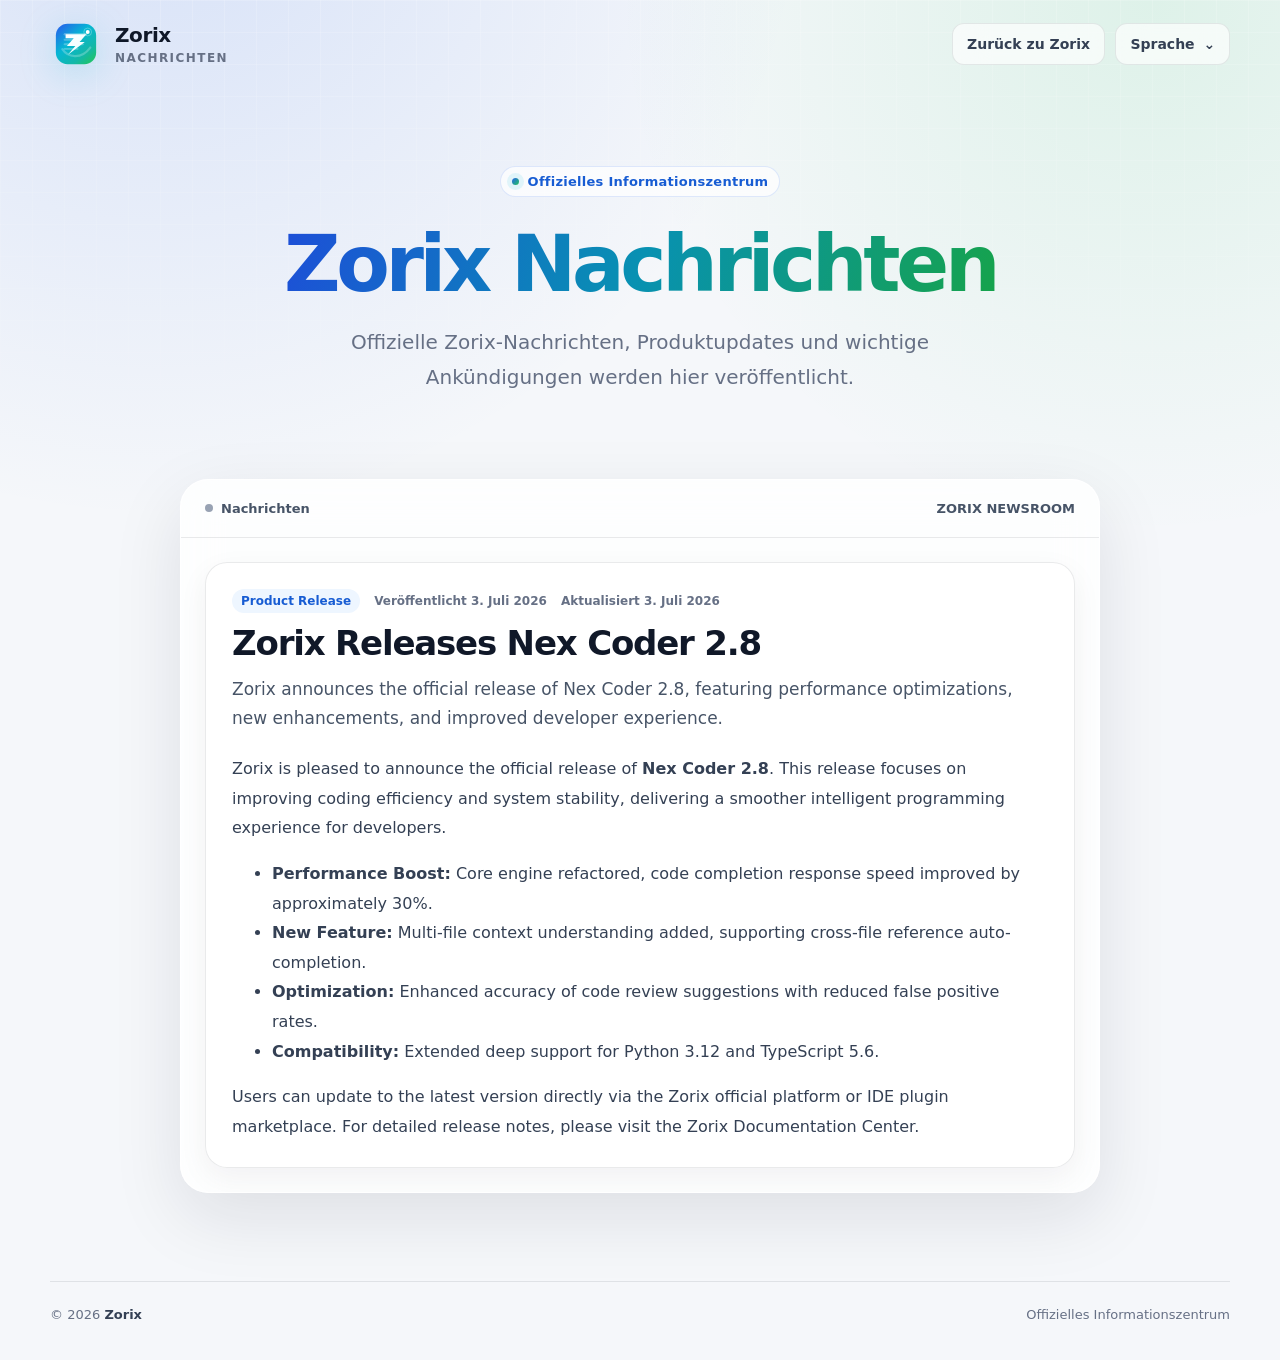
==== de/news/index.html @ 659a9610 "Update news site with data and functions" ====
<!doctype html>
<html lang="de"><head><meta charset="utf-8"><meta name="viewport" content="width=device-width,initial-scale=1"><meta name="color-scheme" content="light"><meta name="theme-color" content="#f5f7fa"><title>Zorix Nachrichten</title><meta name="description" content="Offizielle Zorix-Nachrichten, Produktupdates und wichtige Ankündigungen werden hier veröffentlicht."><link rel="stylesheet" href="../../assets/style.css"><link rel="canonical" href="https://zorix.it/de/news/"></head>
<body><div class="shell"><header class="header"><a class="brand" href="https://zorix.it/"><svg class="brand-logo" width="52" height="52" viewBox="0 0 160 160" xmlns="http://www.w3.org/2000/svg" aria-hidden="true">
  <defs>
    <linearGradient id="newsCore" x1="28" y1="20" x2="134" y2="140" gradientUnits="userSpaceOnUse"><stop offset="0%" stop-color="#2563EB"/><stop offset="40%" stop-color="#06B6D4"/><stop offset="75%" stop-color="#14B8A6"/><stop offset="100%" stop-color="#22C55E"/></linearGradient>
    <linearGradient id="newsZ" x1="48" y1="46" x2="112" y2="114" gradientUnits="userSpaceOnUse"><stop offset="0%" stop-color="#FFFFFF"/><stop offset="100%" stop-color="#ECFEFF"/></linearGradient>
  </defs>
  <rect x="18" y="18" width="124" height="124" rx="36" fill="url(#newsCore)"/>
  <g opacity="0.26"><rect x="42" y="46" width="72" height="8" rx="4" fill="#FFFFFF"/><rect x="42" y="64" width="56" height="6" rx="3" fill="#FFFFFF"/><rect x="42" y="78" width="62" height="6" rx="3" fill="#FFFFFF"/><rect x="42" y="92" width="46" height="6" rx="3" fill="#FFFFFF"/></g>
  <path d="M38 96C54 121 96 129 124 91" fill="none" stroke="#FFFFFF" stroke-width="7" stroke-linecap="round" opacity="0.24"/>
  <circle cx="116" cy="43" r="6" fill="#FFFFFF"/><circle cx="116" cy="43" r="12" fill="none" stroke="#FFFFFF" stroke-width="3" opacity="0.28"/>
  <path d="M48 50H112L91 74H107L55 113L78 86H52L73 62H48Z" fill="url(#newsZ)"/>
</svg><span class="brand-copy"><span class="brand-name">Zorix</span><span class="brand-section">Nachrichten</span></span></a><nav class="nav-actions"><a class="back-link" href="https://zorix.it/">Zurück zu Zorix</a><div class="language"><button class="lang-button" type="button" aria-haspopup="true" aria-expanded="false">Sprache <span aria-hidden="true">⌄</span></button><div class="lang-menu"><a href="../../zh-CN/news/" class="">简体中文<span></span></a><a href="../../en/news/" class="">English<span></span></a><a href="../../it/news/" class="">Italiano<span></span></a><a href="../../es/news/" class="">Español<span></span></a><a href="../../fr/news/" class="">Français<span></span></a><a href="../../de/news/" class="active">Deutsch<span>✓</span></a><a href="../../ja/news/" class="">日本語<span></span></a><a href="../../ko/news/" class="">한국어<span></span></a></div></div></nav></header>
<main><section class="hero"><span class="eyebrow">Offizielles Informationszentrum</span><h1><span class="gradient-text">Zorix Nachrichten</span></h1><p class="intro">Offizielle Zorix-Nachrichten, Produktupdates und wichtige Ankündigungen werden hier veröffentlicht.</p></section><section class="news-panel" aria-labelledby="empty-title"><div class="panel-head"><span>Nachrichten</span><span>ZORIX NEWSROOM</span></div><div data-news-root aria-live="polite"></div></section></main><footer class="footer"><span>© <span data-year></span> <strong>Zorix</strong></span><span>Offizielles Informationszentrum</span></footer></div><script src="../../assets/app.js"></script></body></html>
---- assets/style.css ----
:root{--bg:#f5f7fa;--surface:rgba(255,255,255,.82);--surface-solid:#fff;--text:#101828;--muted:#667085;--line:rgba(16,24,40,.09);--blue:#2563eb;--cyan:#06b6d4;--green:#22c55e;--shadow:0 24px 70px rgba(15,23,42,.10)}
*{box-sizing:border-box}html{scroll-behavior:smooth}body{margin:0;min-height:100vh;color:var(--text);background:radial-gradient(circle at 12% -10%,rgba(37,99,235,.15),transparent 35%),radial-gradient(circle at 90% 0%,rgba(34,197,94,.11),transparent 30%),var(--bg);font-family:Inter,"Noto Sans SC","Noto Sans",ui-sans-serif,system-ui,-apple-system,BlinkMacSystemFont,"Segoe UI",sans-serif;-webkit-font-smoothing:antialiased}
body:before{content:"";position:fixed;inset:0;pointer-events:none;background-image:linear-gradient(rgba(255,255,255,.32) 1px,transparent 1px),linear-gradient(90deg,rgba(255,255,255,.32) 1px,transparent 1px);background-size:32px 32px;mask-image:linear-gradient(to bottom,black,transparent 65%);opacity:.55}
a{color:inherit}.shell{width:min(1180px,calc(100% - 32px));margin:auto;position:relative;z-index:1}.header{height:88px;display:flex;align-items:center;justify-content:space-between}.brand{display:flex;align-items:center;gap:13px;text-decoration:none}.brand-logo{display:block;filter:drop-shadow(0 8px 18px rgba(6,182,212,.2))}.brand-copy{display:flex;flex-direction:column;line-height:1}.brand-name{font-weight:760;font-size:20px;letter-spacing:-.02em}.brand-section{margin-top:7px;color:var(--muted);font-size:12px;font-weight:650;letter-spacing:.12em;text-transform:uppercase}.nav-actions{display:flex;align-items:center;gap:10px}.language{position:relative}.lang-button,.back-link{height:42px;border:1px solid var(--line);background:rgba(255,255,255,.66);backdrop-filter:blur(16px);border-radius:12px;padding:0 14px;display:inline-flex;align-items:center;gap:9px;font:inherit;font-size:14px;font-weight:620;text-decoration:none;color:#344054;cursor:pointer;transition:.2s}.lang-button:hover,.back-link:hover{background:#fff;border-color:rgba(37,99,235,.23);transform:translateY(-1px)}.lang-menu{position:absolute;right:0;top:50px;width:190px;background:rgba(255,255,255,.96);backdrop-filter:blur(20px);border:1px solid var(--line);border-radius:16px;padding:7px;box-shadow:0 18px 50px rgba(15,23,42,.14);opacity:0;transform:translateY(-6px) scale(.98);pointer-events:none;transition:.18s;z-index:20}.language.open .lang-menu{opacity:1;transform:none;pointer-events:auto}.lang-menu a{display:flex;align-items:center;justify-content:space-between;text-decoration:none;padding:10px 11px;border-radius:10px;color:#344054;font-size:14px}.lang-menu a:hover,.lang-menu a.active{background:#f0f7ff;color:#175cd3}.hero{padding:78px 0 42px;text-align:center}.eyebrow{display:inline-flex;align-items:center;gap:9px;padding:7px 11px;border:1px solid rgba(37,99,235,.14);border-radius:999px;background:rgba(255,255,255,.7);color:#175cd3;font-size:13px;font-weight:700;letter-spacing:.02em}.eyebrow:before{content:"";width:7px;height:7px;border-radius:50%;background:linear-gradient(135deg,var(--blue),var(--green));box-shadow:0 0 0 5px rgba(6,182,212,.1)}h1{font-size:clamp(44px,7vw,78px);line-height:1.02;letter-spacing:-.055em;margin:28px auto 20px;max-width:900px;font-weight:780}.gradient-text{background:linear-gradient(110deg,#1d4ed8 0%,#0891b2 50%,#16a34a 100%);-webkit-background-clip:text;background-clip:text;color:transparent}.intro{max-width:680px;margin:0 auto;color:var(--muted);font-size:clamp(17px,2vw,20px);line-height:1.75}.news-panel{margin:42px auto 88px;max-width:920px;background:var(--surface);backdrop-filter:blur(22px);border:1px solid rgba(255,255,255,.8);border-radius:28px;box-shadow:var(--shadow);overflow:hidden}.panel-head{padding:21px 24px;border-bottom:1px solid var(--line);display:flex;align-items:center;justify-content:space-between;color:#475467;font-size:13px;font-weight:650}.panel-head span:first-child{display:flex;align-items:center;gap:8px}.panel-head span:first-child:before{content:"";width:8px;height:8px;border-radius:50%;background:#98a2b3}.empty{min-height:350px;padding:58px 24px;display:flex;flex-direction:column;align-items:center;justify-content:center;text-align:center}.empty-mark{width:92px;height:92px;border-radius:26px;display:grid;place-items:center;background:linear-gradient(145deg,#eff6ff,#ecfdf5);border:1px solid rgba(37,99,235,.08);box-shadow:inset 0 1px 0 #fff}.empty-mark svg{width:46px;height:46px}.empty h2{margin:28px 0 10px;font-size:25px;letter-spacing:-.025em}.empty p{margin:0;max-width:460px;color:var(--muted);line-height:1.7}.footer{border-top:1px solid var(--line);padding:25px 0 38px;display:flex;align-items:center;justify-content:space-between;color:#667085;font-size:13px}.footer strong{color:#344054}.sr-only{position:absolute;width:1px;height:1px;padding:0;margin:-1px;overflow:hidden;clip:rect(0,0,0,0);white-space:nowrap;border:0}@media(max-width:680px){.shell{width:min(100% - 22px,1180px)}.header{height:76px}.brand-section{display:none}.back-link{display:none}.hero{padding:58px 0 26px}h1{font-size:46px}.intro{font-size:16px}.news-panel{margin-top:32px;border-radius:22px}.panel-head{padding:18px}.empty{min-height:320px;padding:44px 20px}.footer{flex-direction:column;align-items:flex-start;gap:8px}}
@media(prefers-reduced-motion:reduce){*{scroll-behavior:auto!important;transition:none!important}}

.news-list{display:grid;gap:22px;padding:24px}.news-card{overflow:hidden;background:rgba(255,255,255,.86);border:1px solid var(--line);border-radius:22px;box-shadow:0 10px 30px rgba(15,23,42,.055)}.news-card-body{padding:26px}.news-card h2{margin:10px 0 12px;font-size:clamp(24px,3vw,34px);line-height:1.18;letter-spacing:-.035em}.news-meta{display:flex;align-items:center;flex-wrap:wrap;gap:8px 14px;color:var(--muted);font-size:12px;font-weight:650}.news-category{padding:5px 9px;border-radius:999px;background:#eef6ff;color:#175cd3}.news-summary{margin:0 0 20px;color:#475467;font-size:17px;line-height:1.75}.news-content{color:#344054;font-size:16px;line-height:1.85;overflow-wrap:anywhere}.news-content>*:first-child{margin-top:0}.news-content>*:last-child{margin-bottom:0}.rich-content h1,.rich-content h2,.rich-content h3{letter-spacing:-.025em;line-height:1.3}.rich-content a{color:#175cd3;text-underline-offset:3px}.rich-content blockquote{margin:20px 0;padding:4px 0 4px 18px;border-left:3px solid #06b6d4;color:#475467}.rich-content pre{overflow:auto;padding:16px;border-radius:14px;background:#101828;color:#f8fafc}.rich-content code{font-family:ui-monospace,SFMono-Regular,Menlo,monospace}.news-media{margin:0}.news-card>.news-media img{width:100%;max-height:520px;object-fit:cover;display:block;background:#eef2f6}.news-card-body>.news-media{margin-top:22px}.news-card-body>.news-media img{width:100%;height:auto;display:block;border-radius:16px;border:1px solid var(--line)}.news-media figcaption{padding:9px 2px 0;color:var(--muted);font-size:12px;line-height:1.5}.is-loading .empty-mark{animation:newsPulse 1.4s ease-in-out infinite}@keyframes newsPulse{50%{transform:scale(.95);opacity:.68}}@media(max-width:680px){.news-list{padding:12px;gap:14px}.news-card{border-radius:18px}.news-card-body{padding:20px}.news-card h2{font-size:25px}.news-summary,.news-content{font-size:15px}}
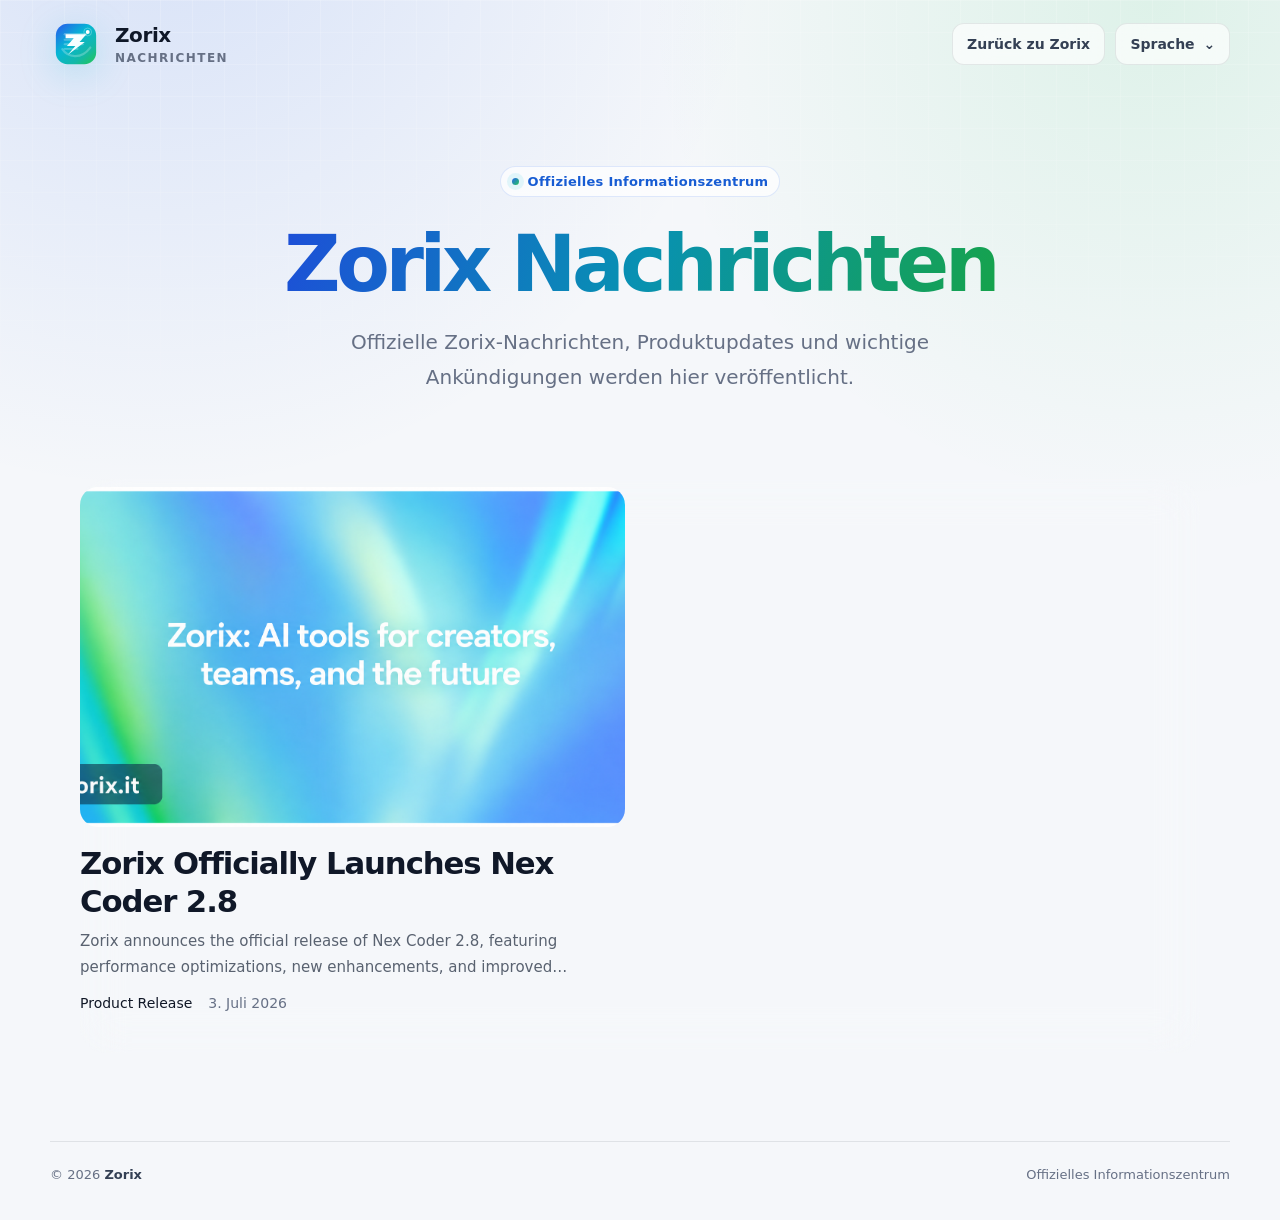
==== commit 89873946: "Force refresh news application" ====
--- a/de/news/index.html
+++ b/de/news/index.html
@@ -11,4 +11,4 @@
   <circle cx="116" cy="43" r="6" fill="#FFFFFF"/><circle cx="116" cy="43" r="12" fill="none" stroke="#FFFFFF" stroke-width="3" opacity="0.28"/>
   <path d="M48 50H112L91 74H107L55 113L78 86H52L73 62H48Z" fill="url(#newsZ)"/>
 </svg><span class="brand-copy"><span class="brand-name">Zorix</span><span class="brand-section">Nachrichten</span></span></a><nav class="nav-actions"><a class="back-link" href="https://zorix.it/">Zurück zu Zorix</a><div class="language"><button class="lang-button" type="button" aria-haspopup="true" aria-expanded="false">Sprache <span aria-hidden="true">⌄</span></button><div class="lang-menu"><a href="../../zh-CN/news/" class="">简体中文<span></span></a><a href="../../en/news/" class="">English<span></span></a><a href="../../it/news/" class="">Italiano<span></span></a><a href="../../es/news/" class="">Español<span></span></a><a href="../../fr/news/" class="">Français<span></span></a><a href="../../de/news/" class="active">Deutsch<span>✓</span></a><a href="../../ja/news/" class="">日本語<span></span></a><a href="../../ko/news/" class="">한국어<span></span></a></div></div></nav></header>
-<main><section class="hero"><span class="eyebrow">Offizielles Informationszentrum</span><h1><span class="gradient-text">Zorix Nachrichten</span></h1><p class="intro">Offizielle Zorix-Nachrichten, Produktupdates und wichtige Ankündigungen werden hier veröffentlicht.</p></section><section class="news-panel" aria-labelledby="empty-title"><div class="panel-head"><span>Nachrichten</span><span>ZORIX NEWSROOM</span></div><div data-news-root aria-live="polite"></div></section></main><footer class="footer"><span>© <span data-year></span> <strong>Zorix</strong></span><span>Offizielles Informationszentrum</span></footer></div><script src="../../assets/app.js"></script></body></html>+<main><section class="hero"><span class="eyebrow">Offizielles Informationszentrum</span><h1><span class="gradient-text">Zorix Nachrichten</span></h1><p class="intro">Offizielle Zorix-Nachrichten, Produktupdates und wichtige Ankündigungen werden hier veröffentlicht.</p></section><section class="news-panel" aria-labelledby="empty-title"><div class="panel-head"><span>Nachrichten</span><span>ZORIX NEWSROOM</span></div><div data-news-root aria-live="polite"><div class="empty"><div class="empty-mark" aria-hidden="true"><svg viewBox="0 0 48 48" fill="none"><rect x="8" y="9" width="32" height="30" rx="8" stroke="#2563EB" stroke-width="2.4"/><path d="M15 18h18M15 24h13M15 30h9" stroke="#06B6D4" stroke-width="2.4" stroke-linecap="round"/><circle cx="34" cy="31" r="3" fill="#22C55E"/></svg></div><h2>暂无新闻</h2><p>最新动态即将发布</p></div></div></section></main><footer class="footer"><span>© <span data-year></span> <strong>Zorix</strong></span><span>Offizielles Informationszentrum</span></footer></div><script src="../../assets/app.js?v=20260703-5"></script></body></html>
--- a/assets/style.css
+++ b/assets/style.css
@@ -6,3 +6,8 @@
 @media(prefers-reduced-motion:reduce){*{scroll-behavior:auto!important;transition:none!important}}
 
 .news-list{display:grid;gap:22px;padding:24px}.news-card{overflow:hidden;background:rgba(255,255,255,.86);border:1px solid var(--line);border-radius:22px;box-shadow:0 10px 30px rgba(15,23,42,.055)}.news-card-body{padding:26px}.news-card h2{margin:10px 0 12px;font-size:clamp(24px,3vw,34px);line-height:1.18;letter-spacing:-.035em}.news-meta{display:flex;align-items:center;flex-wrap:wrap;gap:8px 14px;color:var(--muted);font-size:12px;font-weight:650}.news-category{padding:5px 9px;border-radius:999px;background:#eef6ff;color:#175cd3}.news-summary{margin:0 0 20px;color:#475467;font-size:17px;line-height:1.75}.news-content{color:#344054;font-size:16px;line-height:1.85;overflow-wrap:anywhere}.news-content>*:first-child{margin-top:0}.news-content>*:last-child{margin-bottom:0}.rich-content h1,.rich-content h2,.rich-content h3{letter-spacing:-.025em;line-height:1.3}.rich-content a{color:#175cd3;text-underline-offset:3px}.rich-content blockquote{margin:20px 0;padding:4px 0 4px 18px;border-left:3px solid #06b6d4;color:#475467}.rich-content pre{overflow:auto;padding:16px;border-radius:14px;background:#101828;color:#f8fafc}.rich-content code{font-family:ui-monospace,SFMono-Regular,Menlo,monospace}.news-media{margin:0}.news-card>.news-media img{width:100%;max-height:520px;object-fit:cover;display:block;background:#eef2f6}.news-card-body>.news-media{margin-top:22px}.news-card-body>.news-media img{width:100%;height:auto;display:block;border-radius:16px;border:1px solid var(--line)}.news-media figcaption{padding:9px 2px 0;color:var(--muted);font-size:12px;line-height:1.5}.is-loading .empty-mark{animation:newsPulse 1.4s ease-in-out infinite}@keyframes newsPulse{50%{transform:scale(.95);opacity:.68}}@media(max-width:680px){.news-list{padding:12px;gap:14px}.news-card{border-radius:18px}.news-card-body{padding:20px}.news-card h2{font-size:25px}.news-summary,.news-content{font-size:15px}}
+
+/* Editorial list and article view */
+.news-panel{max-width:1120px;background:transparent;border:0;box-shadow:none;overflow:visible}.panel-head{display:none}.news-grid{display:grid;grid-template-columns:repeat(2,minmax(0,1fr));gap:58px 30px;padding:8px 0 42px}.news-tile{min-width:0}.news-tile-cover{display:block;text-decoration:none;border-radius:18px;overflow:hidden;background:#e9eef3;aspect-ratio:16/10}.news-tile-cover .news-media,.news-tile-cover .news-media img{width:100%;height:100%;margin:0}.news-tile-cover img{object-fit:cover;display:block;transition:transform .45s ease}.news-tile:hover .news-tile-cover img{transform:scale(1.018)}.news-cover-placeholder{height:100%;display:grid;place-items:center;background:linear-gradient(135deg,#2563eb,#06b6d4 56%,#22c55e);color:white;font-weight:800;letter-spacing:.22em}.news-title-link{text-decoration:none}.news-tile h2{margin:18px 0 9px;font-size:clamp(23px,2.4vw,31px);line-height:1.22;letter-spacing:-.035em;font-weight:680}.news-tile-summary{margin:0 0 15px;color:#596270;font-size:15px;line-height:1.7;display:-webkit-box;-webkit-line-clamp:2;-webkit-box-orient:vertical;overflow:hidden}.news-tile-meta{display:flex;gap:16px;color:#667085;font-size:14px}.news-tile-meta span{color:#111827}.news-media figcaption{display:none}
+.article-page{max-width:900px;margin:0 auto;padding:8px 0 76px}.article-back{display:inline-flex;align-items:center;gap:8px;text-decoration:none;color:#475467;font-weight:620;margin-bottom:42px}.article-header{max-width:820px}.article-meta{display:flex;gap:15px;align-items:center;color:#667085;font-size:15px;margin-bottom:22px}.article-meta span{color:#111827}.article-header h1{font-size:clamp(42px,6vw,72px);line-height:1.06;max-width:none;margin:0 0 24px;text-align:left;letter-spacing:-.055em}.article-header>p{font-size:20px;line-height:1.65;color:#596270;margin:0;max-width:760px}.article-updated{margin-top:16px;color:#98a2b3;font-size:13px}.article-hero{margin:54px 0 46px;border-radius:20px;overflow:hidden;background:#eef2f6}.article-hero .news-media,.article-hero .news-media img{width:100%;margin:0}.article-hero img{display:block;max-height:680px;object-fit:cover}.article-body{max-width:760px;margin:0 auto;color:#202631;font-size:18px;line-height:1.92}.article-body h2{font-size:32px;margin:48px 0 18px}.article-body h3{font-size:24px;margin:38px 0 14px}.article-body p{margin:0 0 24px}.article-body li{margin:9px 0}.article-gallery{max-width:760px;margin:42px auto 0;display:grid;gap:24px}.article-gallery .news-media img{width:100%;border-radius:16px}.article-gallery .news-media figcaption{display:block}
+@media(max-width:760px){.hero{padding-top:34px}.hero h1{font-size:44px}.intro{display:none}.news-panel{margin-top:12px}.news-grid{grid-template-columns:1fr;gap:48px;padding:0 0 28px}.news-tile-cover{border-radius:14px;aspect-ratio:1/1}.news-tile h2{font-size:26px;margin-top:16px}.news-tile-summary{display:none}.news-tile-meta{font-size:14px}.article-page{padding-top:4px}.article-back{margin-bottom:30px}.article-header h1{font-size:40px}.article-header>p{font-size:17px}.article-hero{margin:38px 0 34px;border-radius:14px}.article-body{font-size:17px;line-height:1.86}.article-body h2{font-size:27px}.article-body h3{font-size:22px}}
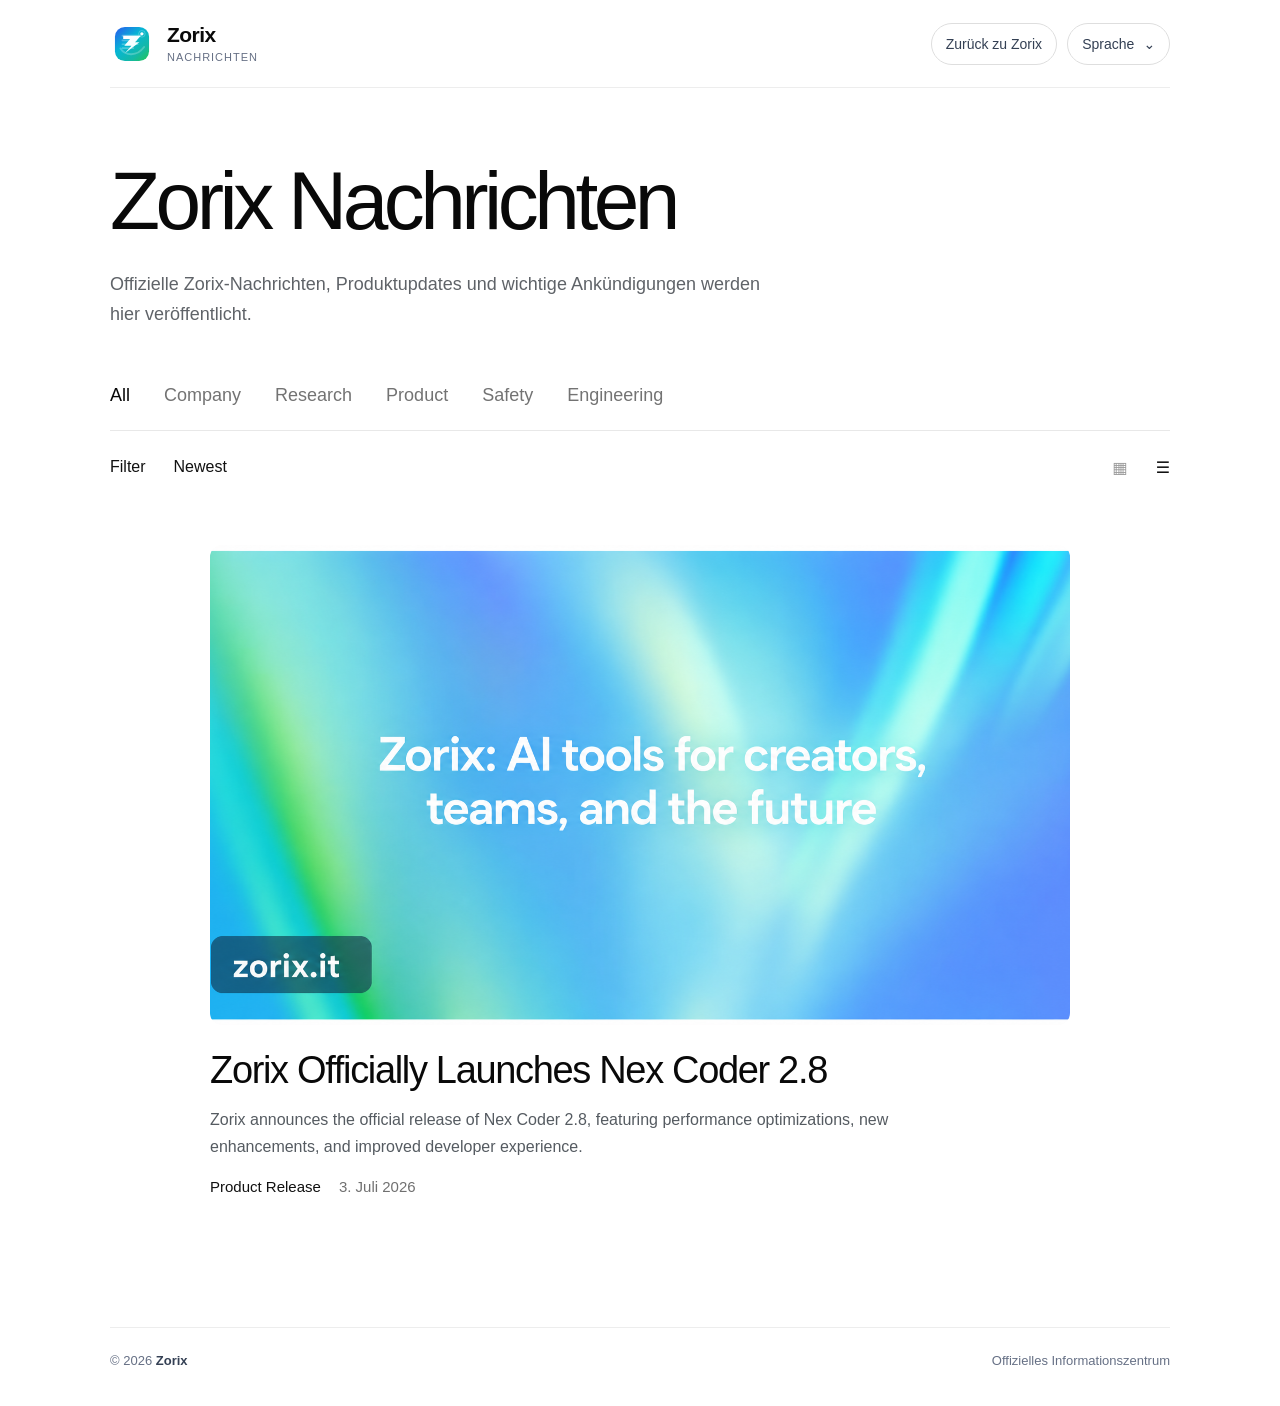
==== commit 92f43a54: "Improve Zorix News layout and reduce cover size" ====
--- a/de/news/index.html
+++ b/de/news/index.html
@@ -1,5 +1,5 @@
 <!doctype html>
-<html lang="de"><head><meta charset="utf-8"><meta name="viewport" content="width=device-width,initial-scale=1"><meta name="color-scheme" content="light"><meta name="theme-color" content="#f5f7fa"><title>Zorix Nachrichten</title><meta name="description" content="Offizielle Zorix-Nachrichten, Produktupdates und wichtige Ankündigungen werden hier veröffentlicht."><link rel="stylesheet" href="../../assets/style.css"><link rel="canonical" href="https://zorix.it/de/news/"></head>
+<html lang="de"><head><meta charset="utf-8"><meta name="viewport" content="width=device-width,initial-scale=1"><meta name="color-scheme" content="light"><meta name="theme-color" content="#f5f7fa"><title>Zorix Nachrichten</title><meta name="description" content="Offizielle Zorix-Nachrichten, Produktupdates und wichtige Ankündigungen werden hier veröffentlicht."><link rel="stylesheet" href="../../assets/style.css?v=20260703-8"><link rel="canonical" href="https://zorix.it/de/news/"></head>
 <body><div class="shell"><header class="header"><a class="brand" href="https://zorix.it/"><svg class="brand-logo" width="52" height="52" viewBox="0 0 160 160" xmlns="http://www.w3.org/2000/svg" aria-hidden="true">
   <defs>
     <linearGradient id="newsCore" x1="28" y1="20" x2="134" y2="140" gradientUnits="userSpaceOnUse"><stop offset="0%" stop-color="#2563EB"/><stop offset="40%" stop-color="#06B6D4"/><stop offset="75%" stop-color="#14B8A6"/><stop offset="100%" stop-color="#22C55E"/></linearGradient>
@@ -11,4 +11,4 @@
   <circle cx="116" cy="43" r="6" fill="#FFFFFF"/><circle cx="116" cy="43" r="12" fill="none" stroke="#FFFFFF" stroke-width="3" opacity="0.28"/>
   <path d="M48 50H112L91 74H107L55 113L78 86H52L73 62H48Z" fill="url(#newsZ)"/>
 </svg><span class="brand-copy"><span class="brand-name">Zorix</span><span class="brand-section">Nachrichten</span></span></a><nav class="nav-actions"><a class="back-link" href="https://zorix.it/">Zurück zu Zorix</a><div class="language"><button class="lang-button" type="button" aria-haspopup="true" aria-expanded="false">Sprache <span aria-hidden="true">⌄</span></button><div class="lang-menu"><a href="../../zh-CN/news/" class="">简体中文<span></span></a><a href="../../en/news/" class="">English<span></span></a><a href="../../it/news/" class="">Italiano<span></span></a><a href="../../es/news/" class="">Español<span></span></a><a href="../../fr/news/" class="">Français<span></span></a><a href="../../de/news/" class="active">Deutsch<span>✓</span></a><a href="../../ja/news/" class="">日本語<span></span></a><a href="../../ko/news/" class="">한국어<span></span></a></div></div></nav></header>
-<main><section class="hero"><span class="eyebrow">Offizielles Informationszentrum</span><h1><span class="gradient-text">Zorix Nachrichten</span></h1><p class="intro">Offizielle Zorix-Nachrichten, Produktupdates und wichtige Ankündigungen werden hier veröffentlicht.</p></section><section class="news-panel" aria-labelledby="empty-title"><div class="panel-head"><span>Nachrichten</span><span>ZORIX NEWSROOM</span></div><div data-news-root aria-live="polite"><div class="empty"><div class="empty-mark" aria-hidden="true"><svg viewBox="0 0 48 48" fill="none"><rect x="8" y="9" width="32" height="30" rx="8" stroke="#2563EB" stroke-width="2.4"/><path d="M15 18h18M15 24h13M15 30h9" stroke="#06B6D4" stroke-width="2.4" stroke-linecap="round"/><circle cx="34" cy="31" r="3" fill="#22C55E"/></svg></div><h2>暂无新闻</h2><p>最新动态即将发布</p></div></div></section></main><footer class="footer"><span>© <span data-year></span> <strong>Zorix</strong></span><span>Offizielles Informationszentrum</span></footer></div><script src="../../assets/app.js?v=20260703-5"></script></body></html>+<main><section class="hero"><span class="eyebrow">Offizielles Informationszentrum</span><h1><span class="gradient-text">Zorix Nachrichten</span></h1><p class="intro">Offizielle Zorix-Nachrichten, Produktupdates und wichtige Ankündigungen werden hier veröffentlicht.</p></section><section class="news-panel" aria-labelledby="empty-title"><div class="panel-head"><span>Nachrichten</span><span>ZORIX NEWSROOM</span></div><div data-news-root aria-live="polite"><div class="empty"><div class="empty-mark" aria-hidden="true"><svg viewBox="0 0 48 48" fill="none"><rect x="8" y="9" width="32" height="30" rx="8" stroke="#2563EB" stroke-width="2.4"/><path d="M15 18h18M15 24h13M15 30h9" stroke="#06B6D4" stroke-width="2.4" stroke-linecap="round"/><circle cx="34" cy="31" r="3" fill="#22C55E"/></svg></div><h2>暂无新闻</h2><p>最新动态即将发布</p></div></div></section></main><footer class="footer"><span>© <span data-year></span> <strong>Zorix</strong></span><span>Offizielles Informationszentrum</span></footer></div><script src="../../assets/app.js?v=20260703-8?v=20260703-5"></script></body></html>
--- a/assets/style.css
+++ b/assets/style.css
@@ -11,3 +11,516 @@
 .news-panel{max-width:1120px;background:transparent;border:0;box-shadow:none;overflow:visible}.panel-head{display:none}.news-grid{display:grid;grid-template-columns:repeat(2,minmax(0,1fr));gap:58px 30px;padding:8px 0 42px}.news-tile{min-width:0}.news-tile-cover{display:block;text-decoration:none;border-radius:18px;overflow:hidden;background:#e9eef3;aspect-ratio:16/10}.news-tile-cover .news-media,.news-tile-cover .news-media img{width:100%;height:100%;margin:0}.news-tile-cover img{object-fit:cover;display:block;transition:transform .45s ease}.news-tile:hover .news-tile-cover img{transform:scale(1.018)}.news-cover-placeholder{height:100%;display:grid;place-items:center;background:linear-gradient(135deg,#2563eb,#06b6d4 56%,#22c55e);color:white;font-weight:800;letter-spacing:.22em}.news-title-link{text-decoration:none}.news-tile h2{margin:18px 0 9px;font-size:clamp(23px,2.4vw,31px);line-height:1.22;letter-spacing:-.035em;font-weight:680}.news-tile-summary{margin:0 0 15px;color:#596270;font-size:15px;line-height:1.7;display:-webkit-box;-webkit-line-clamp:2;-webkit-box-orient:vertical;overflow:hidden}.news-tile-meta{display:flex;gap:16px;color:#667085;font-size:14px}.news-tile-meta span{color:#111827}.news-media figcaption{display:none}
 .article-page{max-width:900px;margin:0 auto;padding:8px 0 76px}.article-back{display:inline-flex;align-items:center;gap:8px;text-decoration:none;color:#475467;font-weight:620;margin-bottom:42px}.article-header{max-width:820px}.article-meta{display:flex;gap:15px;align-items:center;color:#667085;font-size:15px;margin-bottom:22px}.article-meta span{color:#111827}.article-header h1{font-size:clamp(42px,6vw,72px);line-height:1.06;max-width:none;margin:0 0 24px;text-align:left;letter-spacing:-.055em}.article-header>p{font-size:20px;line-height:1.65;color:#596270;margin:0;max-width:760px}.article-updated{margin-top:16px;color:#98a2b3;font-size:13px}.article-hero{margin:54px 0 46px;border-radius:20px;overflow:hidden;background:#eef2f6}.article-hero .news-media,.article-hero .news-media img{width:100%;margin:0}.article-hero img{display:block;max-height:680px;object-fit:cover}.article-body{max-width:760px;margin:0 auto;color:#202631;font-size:18px;line-height:1.92}.article-body h2{font-size:32px;margin:48px 0 18px}.article-body h3{font-size:24px;margin:38px 0 14px}.article-body p{margin:0 0 24px}.article-body li{margin:9px 0}.article-gallery{max-width:760px;margin:42px auto 0;display:grid;gap:24px}.article-gallery .news-media img{width:100%;border-radius:16px}.article-gallery .news-media figcaption{display:block}
 @media(max-width:760px){.hero{padding-top:34px}.hero h1{font-size:44px}.intro{display:none}.news-panel{margin-top:12px}.news-grid{grid-template-columns:1fr;gap:48px;padding:0 0 28px}.news-tile-cover{border-radius:14px;aspect-ratio:1/1}.news-tile h2{font-size:26px;margin-top:16px}.news-tile-summary{display:none}.news-tile-meta{font-size:14px}.article-page{padding-top:4px}.article-back{margin-bottom:30px}.article-header h1{font-size:40px}.article-header>p{font-size:17px}.article-hero{margin:38px 0 34px;border-radius:14px}.article-body{font-size:17px;line-height:1.86}.article-body h2{font-size:27px}.article-body h3{font-size:22px}}
+
+
+/* ZORIX NEWSROOM COMPACT PATCH V3 */
+
+:root {
+  --news-max: 1060px;
+  --article-max: 760px;
+}
+
+html {
+  background: #ffffff;
+}
+
+body {
+  background: #ffffff;
+  color: #0a0a0a;
+  font-family:
+    "Noto Sans SC",
+    "PingFang SC",
+    "Microsoft YaHei",
+    "Helvetica Neue",
+    Arial,
+    system-ui,
+    -apple-system,
+    sans-serif;
+  font-weight: 400;
+  letter-spacing: 0;
+}
+
+body::before {
+  display: none;
+}
+
+.shell {
+  width: min(var(--news-max), calc(100% - 48px));
+}
+
+.header {
+  height: 88px;
+  border-bottom: 1px solid #ededed;
+}
+
+.brand-logo {
+  width: 44px;
+  height: 44px;
+  filter: none;
+}
+
+.brand-name {
+  font-size: 21px;
+  font-weight: 650;
+  letter-spacing: -0.025em;
+}
+
+.brand-section {
+  font-size: 11px;
+  font-weight: 500;
+  letter-spacing: 0.09em;
+}
+
+.lang-button,
+.back-link {
+  background: transparent;
+  border-color: #dedede;
+  border-radius: 999px;
+  font-weight: 500;
+}
+
+.hero {
+  padding: 72px 0 38px;
+  text-align: left;
+}
+
+.eyebrow {
+  display: none;
+}
+
+.hero h1,
+h1 {
+  margin: 0;
+  max-width: none;
+  font-size: clamp(48px, 8vw, 82px);
+  line-height: 1;
+  font-weight: 500;
+  letter-spacing: -0.055em;
+}
+
+.gradient-text {
+  background: none;
+  color: #090909;
+  -webkit-text-fill-color: #090909;
+}
+
+.intro {
+  max-width: 660px;
+  margin: 28px 0 0;
+  color: #5f6368;
+  font-size: 18px;
+  line-height: 1.65;
+}
+
+.news-panel {
+  width: 100%;
+  max-width: var(--news-max);
+  margin: 0 auto 90px;
+}
+
+.newsroom-controls {
+  margin: 0 0 42px;
+}
+
+.newsroom-categories {
+  display: flex;
+  align-items: center;
+  gap: 34px;
+  overflow-x: auto;
+  padding: 18px 0 24px;
+  border-bottom: 1px solid #e8e8e8;
+  scrollbar-width: none;
+}
+
+.newsroom-categories::-webkit-scrollbar {
+  display: none;
+}
+
+.newsroom-category {
+  flex: 0 0 auto;
+  appearance: none;
+  padding: 0;
+  border: 0;
+  background: transparent;
+  color: #737373;
+  font: inherit;
+  font-size: 18px;
+  font-weight: 450;
+  cursor: pointer;
+  transition: color .18s ease;
+}
+
+.newsroom-category:hover,
+.newsroom-category.active {
+  color: #080808;
+}
+
+.newsroom-tools {
+  display: flex;
+  align-items: center;
+  justify-content: space-between;
+  min-height: 72px;
+}
+
+.newsroom-tool-group {
+  display: flex;
+  align-items: center;
+  gap: 28px;
+}
+
+.newsroom-tool {
+  appearance: none;
+  border: 0;
+  background: transparent;
+  color: #111;
+  padding: 8px 0;
+  font: inherit;
+  font-size: 16px;
+  cursor: pointer;
+}
+
+.newsroom-tool-muted {
+  color: #9b9b9b;
+}
+
+.news-grid {
+  display: grid;
+  grid-template-columns: 1fr;
+  gap: 74px;
+  padding: 0 0 42px;
+}
+
+.news-tile {
+  width: 100%;
+  max-width: 860px;
+  margin: 0 auto;
+}
+
+.news-tile-cover {
+  width: 100%;
+  aspect-ratio: 16 / 9;
+  max-height: 480px;
+  border-radius: 12px;
+  background: #f2f2f2;
+}
+
+.news-tile-cover .news-media,
+.news-tile-cover .news-media img {
+  width: 100%;
+  height: 100%;
+}
+
+.news-tile-cover img {
+  width: 100%;
+  height: 100%;
+  object-fit: cover;
+}
+
+.news-tile:hover .news-tile-cover img {
+  transform: none;
+}
+
+.news-tile-copy {
+  padding-top: 22px;
+}
+
+.news-tile h2 {
+  margin: 0 0 12px;
+  color: #090909;
+  font-size: clamp(27px, 4vw, 38px);
+  line-height: 1.22;
+  font-weight: 500;
+  letter-spacing: -0.035em;
+}
+
+.news-tile-summary {
+  display: block;
+  max-width: 760px;
+  margin: 0 0 17px;
+  color: #555b61;
+  font-size: 16px;
+  line-height: 1.72;
+  -webkit-line-clamp: 3;
+}
+
+.news-tile-meta {
+  display: flex;
+  align-items: center;
+  gap: 18px;
+  color: #707070;
+  font-size: 15px;
+}
+
+.news-tile-meta span {
+  color: #111;
+}
+
+.news-cover-placeholder {
+  font-size: 20px;
+  background:
+    linear-gradient(135deg, #2563eb, #06b6d4 56%, #22c55e);
+}
+
+.article-page {
+  max-width: 920px;
+  margin: 0 auto;
+  padding: 18px 0 90px;
+}
+
+.article-back {
+  margin-bottom: 52px;
+  color: #555;
+  font-size: 15px;
+  font-weight: 500;
+}
+
+.article-header {
+  max-width: 850px;
+}
+
+.article-meta {
+  margin-bottom: 20px;
+  font-size: 15px;
+}
+
+.article-header h1 {
+  margin: 0 0 28px;
+  max-width: 850px;
+  font-size: clamp(44px, 7vw, 72px);
+  line-height: 1.08;
+  font-weight: 500;
+  letter-spacing: -0.052em;
+}
+
+.article-header > p {
+  max-width: var(--article-max);
+  color: #565b61;
+  font-size: 20px;
+  line-height: 1.65;
+}
+
+.article-hero {
+  width: 100%;
+  max-width: 860px;
+  margin: 52px auto 48px;
+  border-radius: 12px;
+  overflow: hidden;
+  background: #f1f1f1;
+}
+
+.article-hero .news-media {
+  width: 100%;
+}
+
+.article-hero img {
+  display: block;
+  width: 100%;
+  height: auto;
+  max-height: 500px;
+  object-fit: cover;
+}
+
+.article-body {
+  max-width: var(--article-max);
+  color: #202124;
+  font-size: 18px;
+  line-height: 1.92;
+}
+
+.article-body h2 {
+  margin: 52px 0 20px;
+  color: #090909;
+  font-size: 32px;
+  line-height: 1.25;
+  font-weight: 550;
+}
+
+.article-body h3 {
+  margin: 40px 0 16px;
+  color: #111;
+  font-size: 24px;
+  font-weight: 550;
+}
+
+.article-body p {
+  margin: 0 0 26px;
+}
+
+.article-body ul,
+.article-body ol {
+  padding-left: 25px;
+  margin: 0 0 28px;
+}
+
+.article-body li {
+  margin: 11px 0;
+}
+
+.article-body a {
+  color: #075fd8;
+}
+
+.article-gallery {
+  max-width: var(--article-max);
+}
+
+.article-gallery .news-media img {
+  max-height: 520px;
+  object-fit: cover;
+}
+
+.footer {
+  border-color: #ededed;
+}
+
+@media (min-width: 900px) {
+  .news-grid.grid-view {
+    grid-template-columns: repeat(2, minmax(0, 1fr));
+    gap: 64px 28px;
+  }
+
+  .news-grid.grid-view .news-tile {
+    max-width: none;
+  }
+
+  .news-grid.grid-view .news-tile-cover {
+    aspect-ratio: 16 / 10;
+  }
+
+  .news-grid.grid-view .news-tile h2 {
+    font-size: 28px;
+  }
+}
+
+@media (max-width: 760px) {
+  .shell {
+    width: calc(100% - 30px);
+  }
+
+  .header {
+    height: 72px;
+  }
+
+  .brand-logo {
+    width: 38px;
+    height: 38px;
+  }
+
+  .hero {
+    padding: 48px 0 34px;
+  }
+
+  .hero h1,
+  h1 {
+    font-size: 52px;
+  }
+
+  .intro {
+    display: block;
+    margin-top: 20px;
+    font-size: 16px;
+  }
+
+  .newsroom-controls {
+    margin-bottom: 30px;
+  }
+
+  .newsroom-categories {
+    gap: 25px;
+    padding: 14px 0 20px;
+  }
+
+  .newsroom-category {
+    font-size: 16px;
+  }
+
+  .newsroom-tools {
+    min-height: 64px;
+  }
+
+  .newsroom-tool-group {
+    gap: 20px;
+  }
+
+  .newsroom-tool {
+    font-size: 15px;
+  }
+
+  .news-grid {
+    gap: 56px;
+  }
+
+  .news-tile {
+    max-width: 100%;
+  }
+
+  .news-tile-cover {
+    aspect-ratio: 16 / 9;
+    max-height: 330px;
+    border-radius: 10px;
+  }
+
+  .news-tile-copy {
+    padding-top: 17px;
+  }
+
+  .news-tile h2 {
+    margin-bottom: 10px;
+    font-size: 27px;
+    line-height: 1.26;
+  }
+
+  .news-tile-summary {
+    display: -webkit-box;
+    margin-bottom: 14px;
+    font-size: 15px;
+    line-height: 1.65;
+    -webkit-line-clamp: 2;
+  }
+
+  .news-tile-meta {
+    font-size: 14px;
+  }
+
+  .article-page {
+    padding-top: 8px;
+  }
+
+  .article-back {
+    margin-bottom: 36px;
+  }
+
+  .article-header h1 {
+    font-size: 42px;
+    line-height: 1.1;
+  }
+
+  .article-header > p {
+    font-size: 17px;
+    line-height: 1.7;
+  }
+
+  .article-hero {
+    margin: 36px auto 34px;
+    border-radius: 10px;
+  }
+
+  .article-hero img {
+    max-height: 360px;
+  }
+
+  .article-body {
+    font-size: 17px;
+    line-height: 1.86;
+  }
+
+  .article-body h2 {
+    margin-top: 42px;
+    font-size: 28px;
+  }
+
+  .article-body h3 {
+    margin-top: 34px;
+    font-size: 22px;
+  }
+}
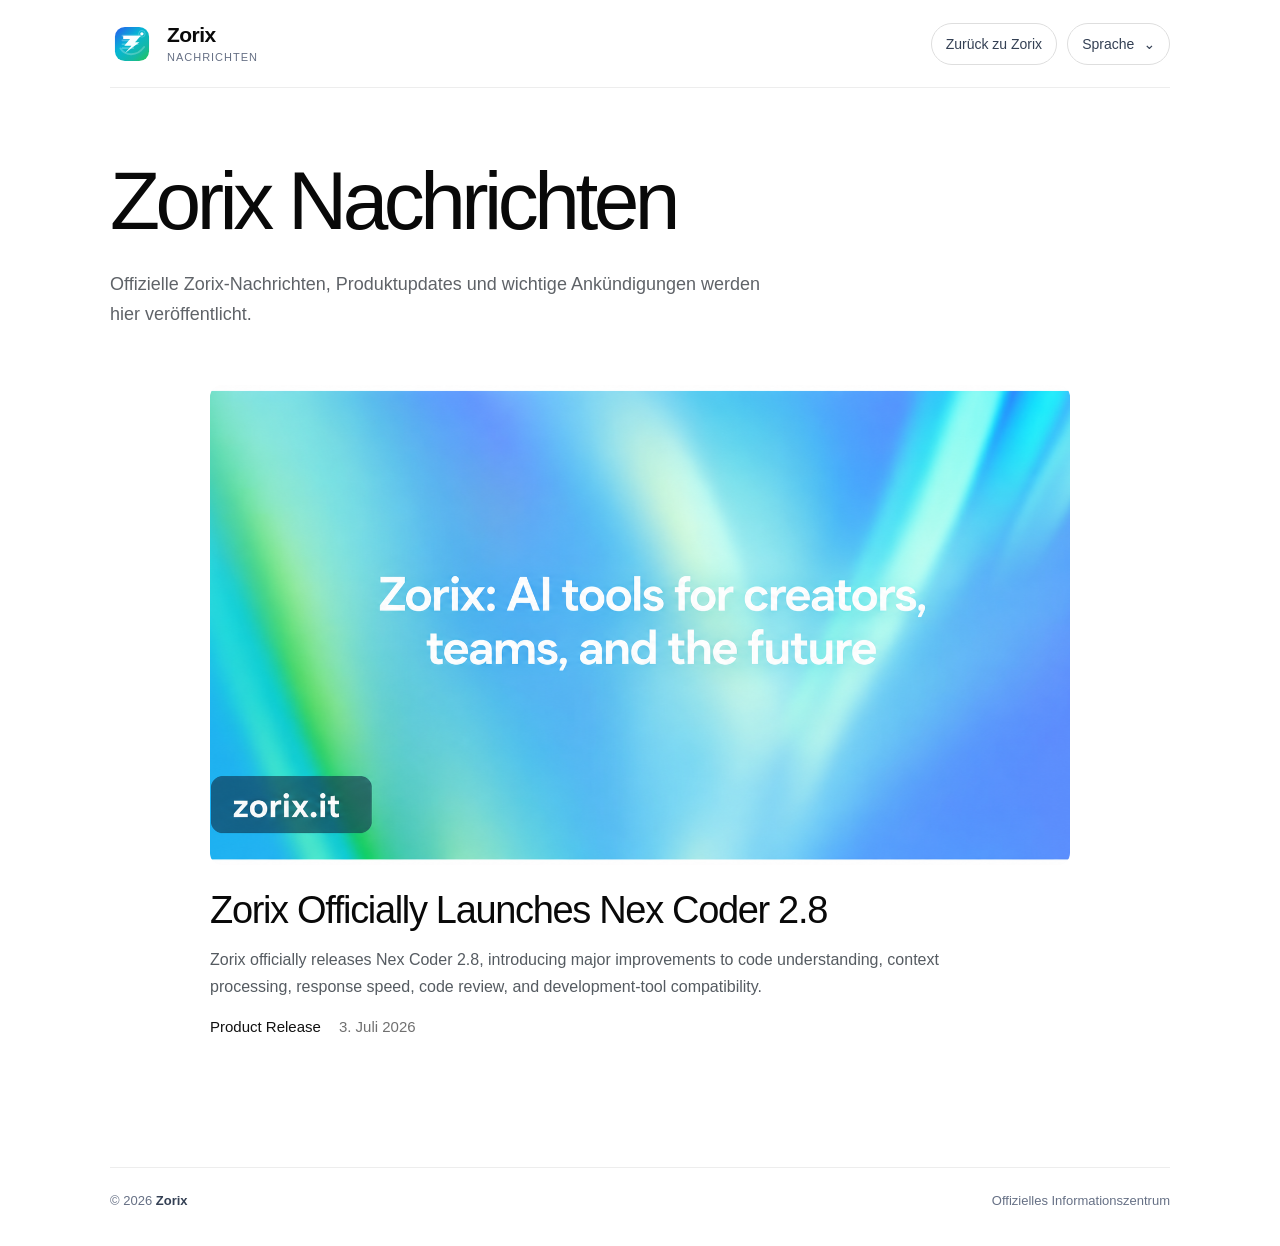
==== commit 28a7b5da: "Remove news categories and expand Nex Coder article" ====
--- a/de/news/index.html
+++ b/de/news/index.html
@@ -1,5 +1,5 @@
 <!doctype html>
-<html lang="de"><head><meta charset="utf-8"><meta name="viewport" content="width=device-width,initial-scale=1"><meta name="color-scheme" content="light"><meta name="theme-color" content="#f5f7fa"><title>Zorix Nachrichten</title><meta name="description" content="Offizielle Zorix-Nachrichten, Produktupdates und wichtige Ankündigungen werden hier veröffentlicht."><link rel="stylesheet" href="../../assets/style.css?v=20260703-8"><link rel="canonical" href="https://zorix.it/de/news/"></head>
+<html lang="de"><head><meta charset="utf-8"><meta name="viewport" content="width=device-width,initial-scale=1"><meta name="color-scheme" content="light"><meta name="theme-color" content="#f5f7fa"><title>Zorix Nachrichten</title><meta name="description" content="Offizielle Zorix-Nachrichten, Produktupdates und wichtige Ankündigungen werden hier veröffentlicht."><link rel="stylesheet" href="../../assets/style.css?v=20260703-9"><link rel="canonical" href="https://zorix.it/de/news/"></head>
 <body><div class="shell"><header class="header"><a class="brand" href="https://zorix.it/"><svg class="brand-logo" width="52" height="52" viewBox="0 0 160 160" xmlns="http://www.w3.org/2000/svg" aria-hidden="true">
   <defs>
     <linearGradient id="newsCore" x1="28" y1="20" x2="134" y2="140" gradientUnits="userSpaceOnUse"><stop offset="0%" stop-color="#2563EB"/><stop offset="40%" stop-color="#06B6D4"/><stop offset="75%" stop-color="#14B8A6"/><stop offset="100%" stop-color="#22C55E"/></linearGradient>
@@ -11,4 +11,4 @@
   <circle cx="116" cy="43" r="6" fill="#FFFFFF"/><circle cx="116" cy="43" r="12" fill="none" stroke="#FFFFFF" stroke-width="3" opacity="0.28"/>
   <path d="M48 50H112L91 74H107L55 113L78 86H52L73 62H48Z" fill="url(#newsZ)"/>
 </svg><span class="brand-copy"><span class="brand-name">Zorix</span><span class="brand-section">Nachrichten</span></span></a><nav class="nav-actions"><a class="back-link" href="https://zorix.it/">Zurück zu Zorix</a><div class="language"><button class="lang-button" type="button" aria-haspopup="true" aria-expanded="false">Sprache <span aria-hidden="true">⌄</span></button><div class="lang-menu"><a href="../../zh-CN/news/" class="">简体中文<span></span></a><a href="../../en/news/" class="">English<span></span></a><a href="../../it/news/" class="">Italiano<span></span></a><a href="../../es/news/" class="">Español<span></span></a><a href="../../fr/news/" class="">Français<span></span></a><a href="../../de/news/" class="active">Deutsch<span>✓</span></a><a href="../../ja/news/" class="">日本語<span></span></a><a href="../../ko/news/" class="">한국어<span></span></a></div></div></nav></header>
-<main><section class="hero"><span class="eyebrow">Offizielles Informationszentrum</span><h1><span class="gradient-text">Zorix Nachrichten</span></h1><p class="intro">Offizielle Zorix-Nachrichten, Produktupdates und wichtige Ankündigungen werden hier veröffentlicht.</p></section><section class="news-panel" aria-labelledby="empty-title"><div class="panel-head"><span>Nachrichten</span><span>ZORIX NEWSROOM</span></div><div data-news-root aria-live="polite"><div class="empty"><div class="empty-mark" aria-hidden="true"><svg viewBox="0 0 48 48" fill="none"><rect x="8" y="9" width="32" height="30" rx="8" stroke="#2563EB" stroke-width="2.4"/><path d="M15 18h18M15 24h13M15 30h9" stroke="#06B6D4" stroke-width="2.4" stroke-linecap="round"/><circle cx="34" cy="31" r="3" fill="#22C55E"/></svg></div><h2>暂无新闻</h2><p>最新动态即将发布</p></div></div></section></main><footer class="footer"><span>© <span data-year></span> <strong>Zorix</strong></span><span>Offizielles Informationszentrum</span></footer></div><script src="../../assets/app.js?v=20260703-8?v=20260703-5"></script></body></html>+<main><section class="hero"><span class="eyebrow">Offizielles Informationszentrum</span><h1><span class="gradient-text">Zorix Nachrichten</span></h1><p class="intro">Offizielle Zorix-Nachrichten, Produktupdates und wichtige Ankündigungen werden hier veröffentlicht.</p></section><section class="news-panel" aria-labelledby="empty-title"><div class="panel-head"><span>Nachrichten</span><span>ZORIX NEWSROOM</span></div><div data-news-root aria-live="polite"><div class="empty"><div class="empty-mark" aria-hidden="true"><svg viewBox="0 0 48 48" fill="none"><rect x="8" y="9" width="32" height="30" rx="8" stroke="#2563EB" stroke-width="2.4"/><path d="M15 18h18M15 24h13M15 30h9" stroke="#06B6D4" stroke-width="2.4" stroke-linecap="round"/><circle cx="34" cy="31" r="3" fill="#22C55E"/></svg></div><h2>暂无新闻</h2><p>最新动态即将发布</p></div></div></section></main><footer class="footer"><span>© <span data-year></span> <strong>Zorix</strong></span><span>Offizielles Informationszentrum</span></footer></div><script src="../../assets/app.js?v=20260703-9"></script></body></html>
--- a/assets/style.css
+++ b/assets/style.css
@@ -524,3 +524,19 @@
     font-size: 22px;
   }
 }
+
+
+/* REMOVE NEWSROOM CATEGORIES V4 */
+.newsroom-controls,
+.newsroom-categories,
+.newsroom-tools {
+  display: none !important;
+}
+
+.news-panel {
+  margin-top: 18px;
+}
+
+.news-grid {
+  padding-top: 0;
+}
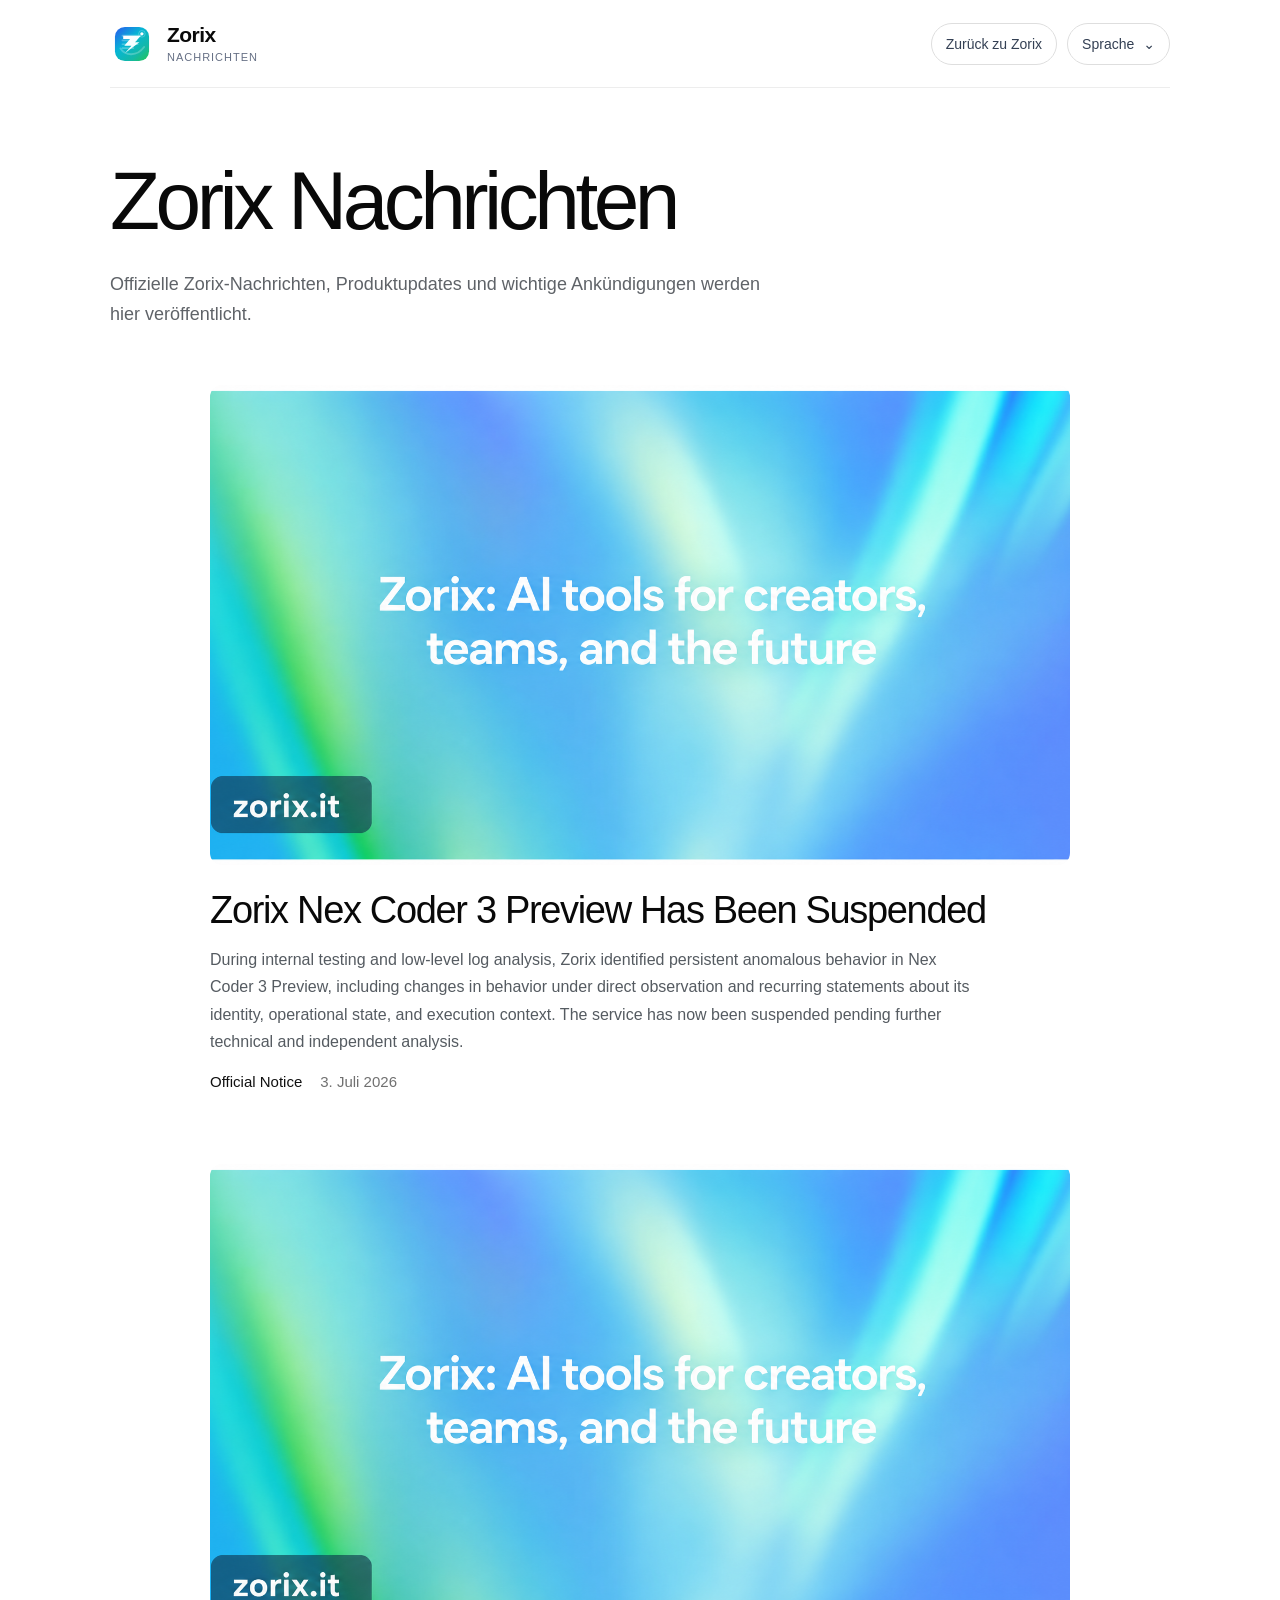
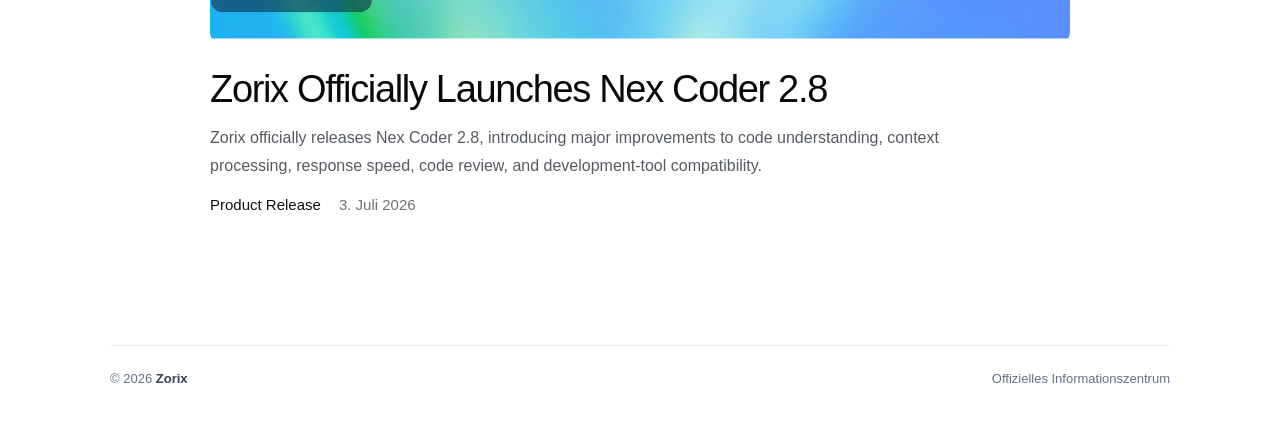
==== commit a176612f: "Add Zorix News SVG favicon" ====
--- a/de/news/index.html
+++ b/de/news/index.html
@@ -1,5 +1,6 @@
 <!doctype html>
-<html lang="de"><head><meta charset="utf-8"><meta name="viewport" content="width=device-width,initial-scale=1"><meta name="color-scheme" content="light"><meta name="theme-color" content="#f5f7fa"><title>Zorix Nachrichten</title><meta name="description" content="Offizielle Zorix-Nachrichten, Produktupdates und wichtige Ankündigungen werden hier veröffentlicht."><link rel="stylesheet" href="../../assets/style.css?v=20260703-9"><link rel="canonical" href="https://zorix.it/de/news/"></head>
+<html lang="de"><head><meta charset="utf-8"><meta name="viewport" content="width=device-width,initial-scale=1"><meta name="color-scheme" content="light"><meta name="theme-color" content="#f5f7fa"><title>Zorix Nachrichten</title><meta name="description" content="Offizielle Zorix-Nachrichten, Produktupdates und wichtige Ankündigungen werden hier veröffentlicht."><link rel="stylesheet" href="../../assets/style.css?v=20260703-9"><link rel="canonical" href="https://zorix.it/de/news/">  <link rel="icon" type="image/svg+xml" href="../../favicon.svg">
+</head>
 <body><div class="shell"><header class="header"><a class="brand" href="https://zorix.it/"><svg class="brand-logo" width="52" height="52" viewBox="0 0 160 160" xmlns="http://www.w3.org/2000/svg" aria-hidden="true">
   <defs>
     <linearGradient id="newsCore" x1="28" y1="20" x2="134" y2="140" gradientUnits="userSpaceOnUse"><stop offset="0%" stop-color="#2563EB"/><stop offset="40%" stop-color="#06B6D4"/><stop offset="75%" stop-color="#14B8A6"/><stop offset="100%" stop-color="#22C55E"/></linearGradient>
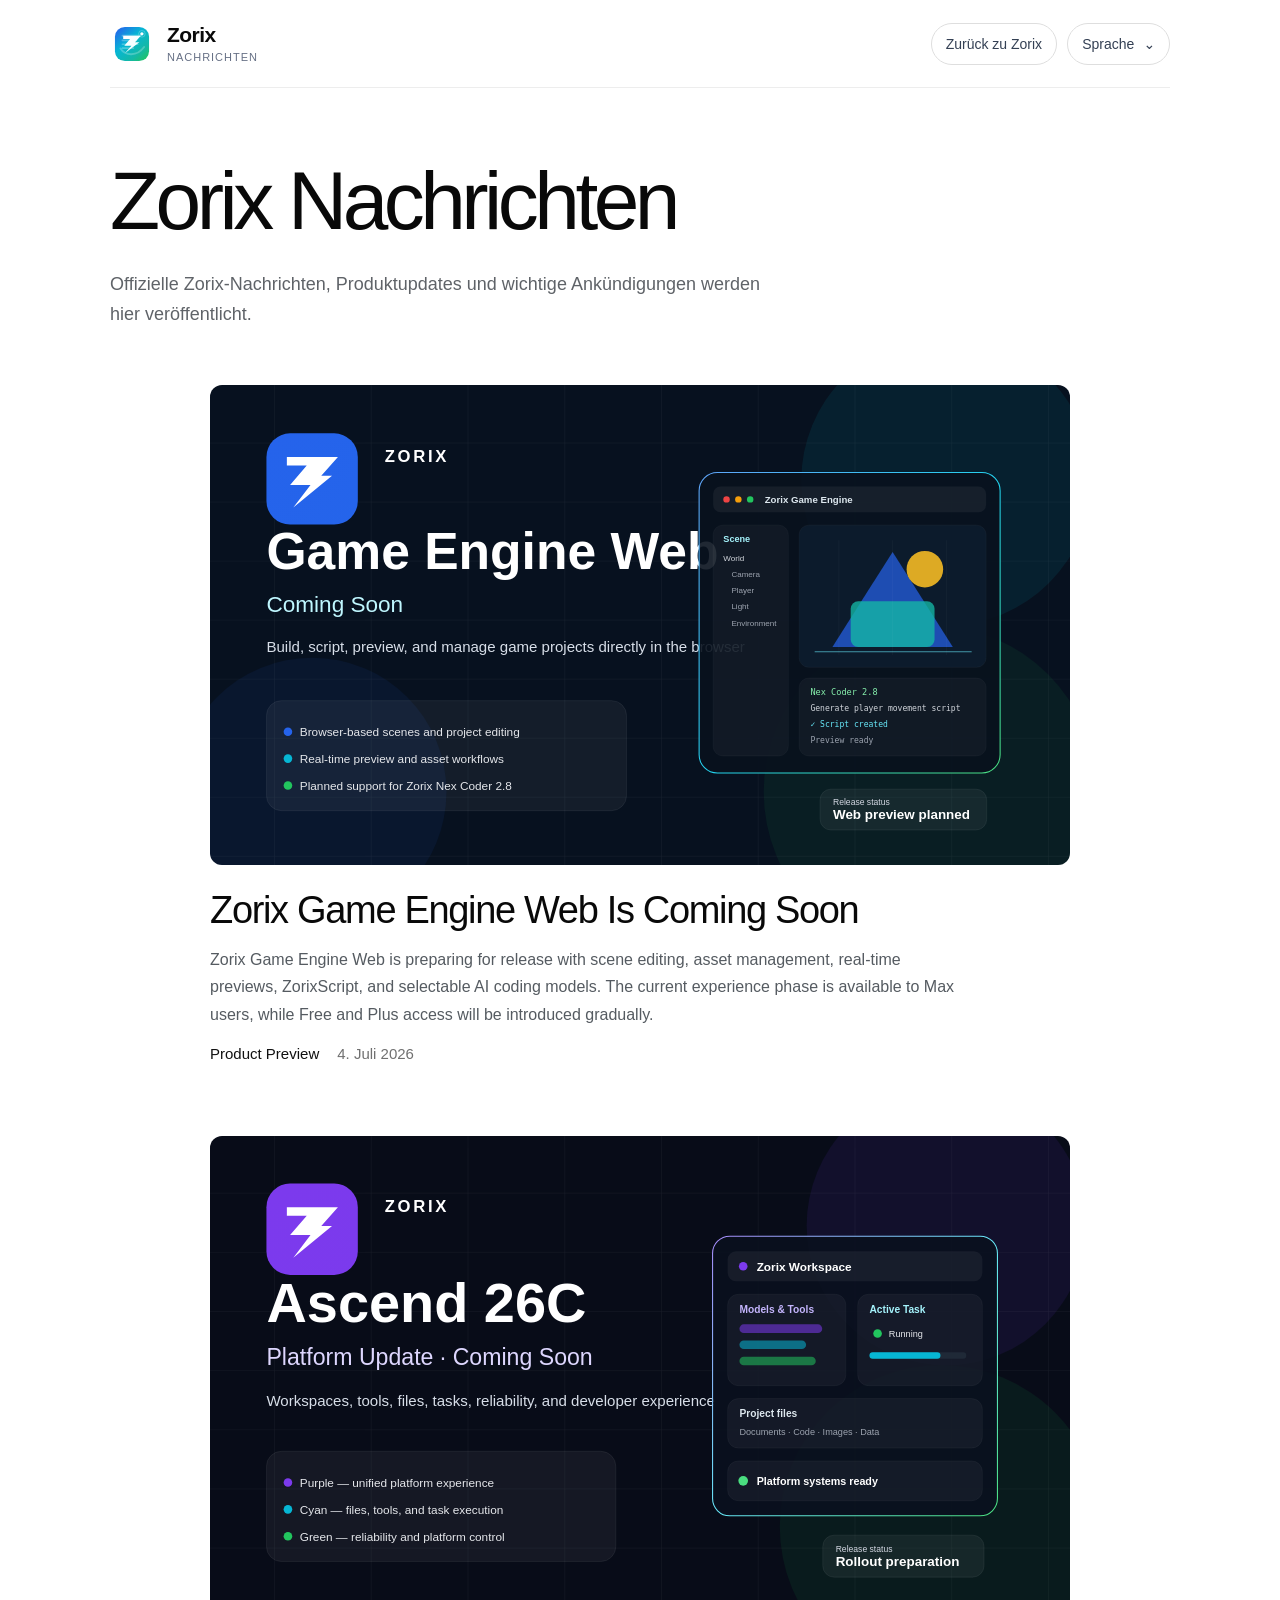
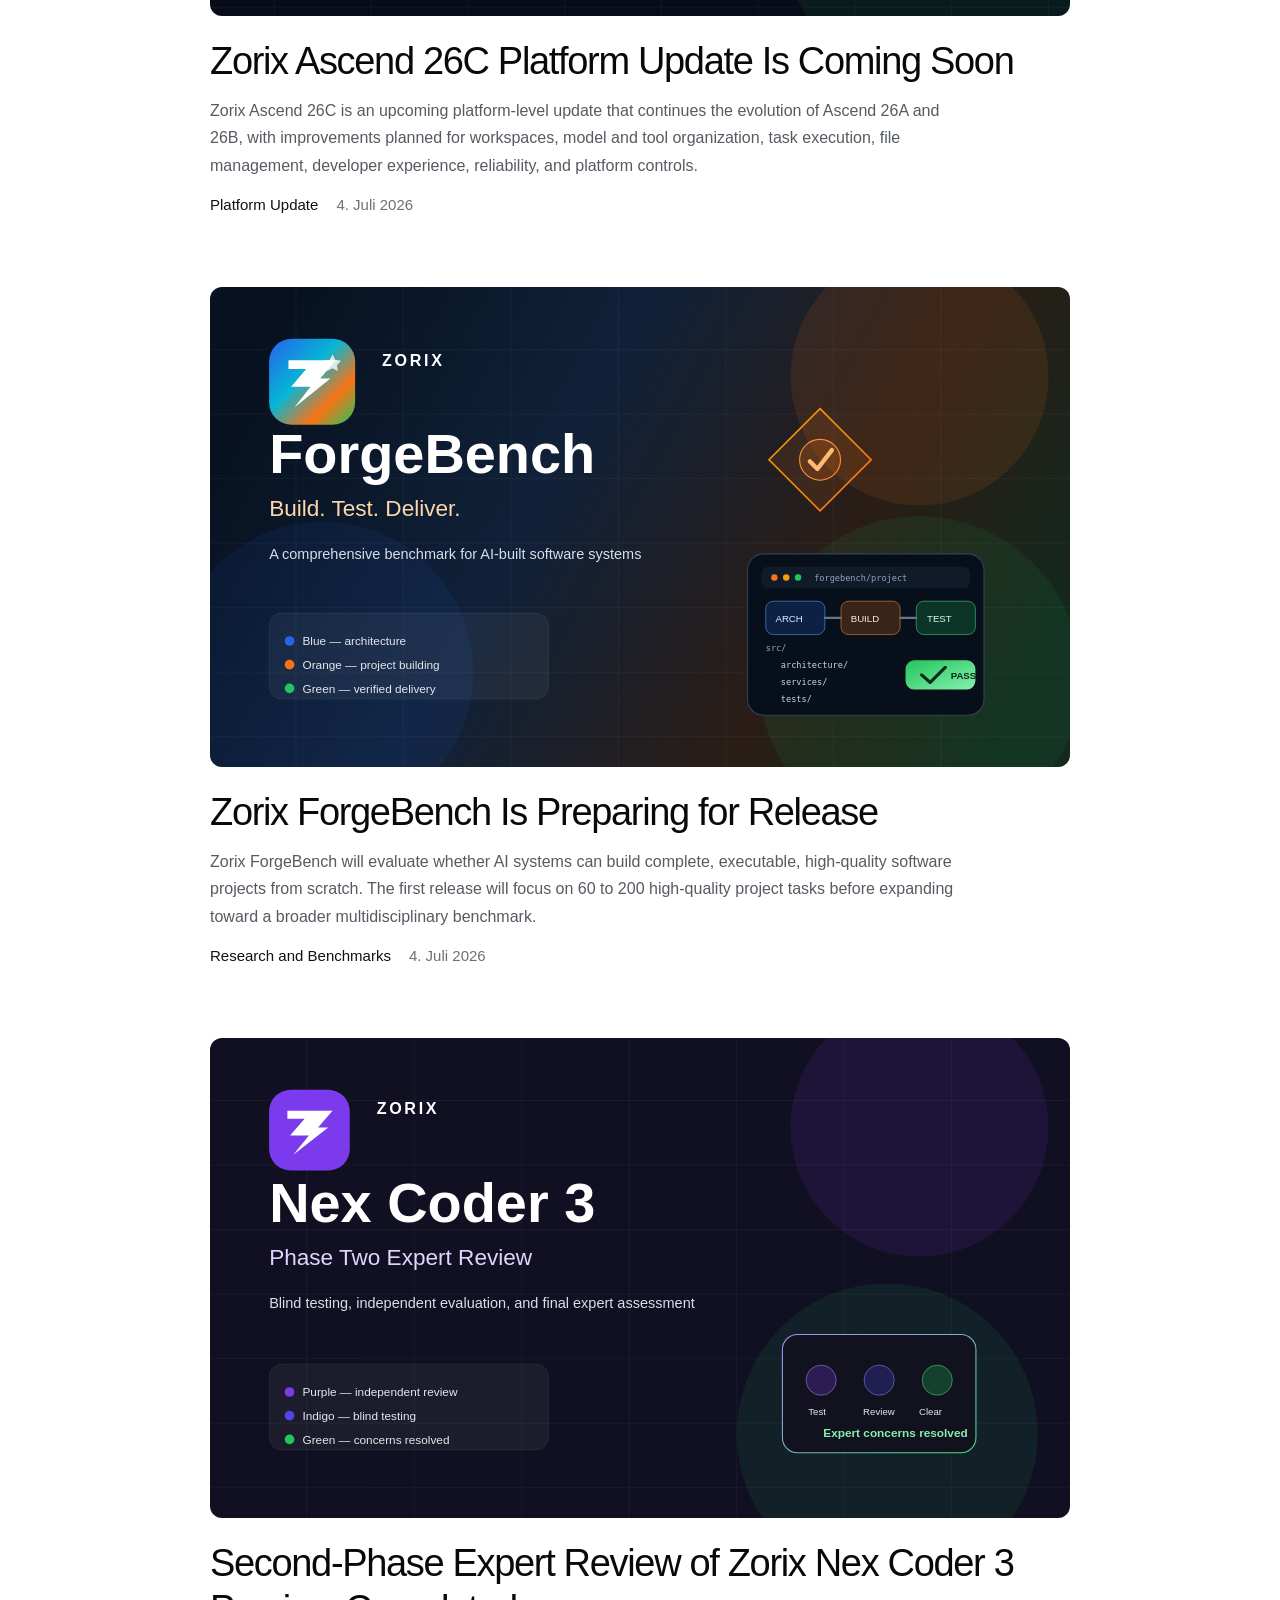
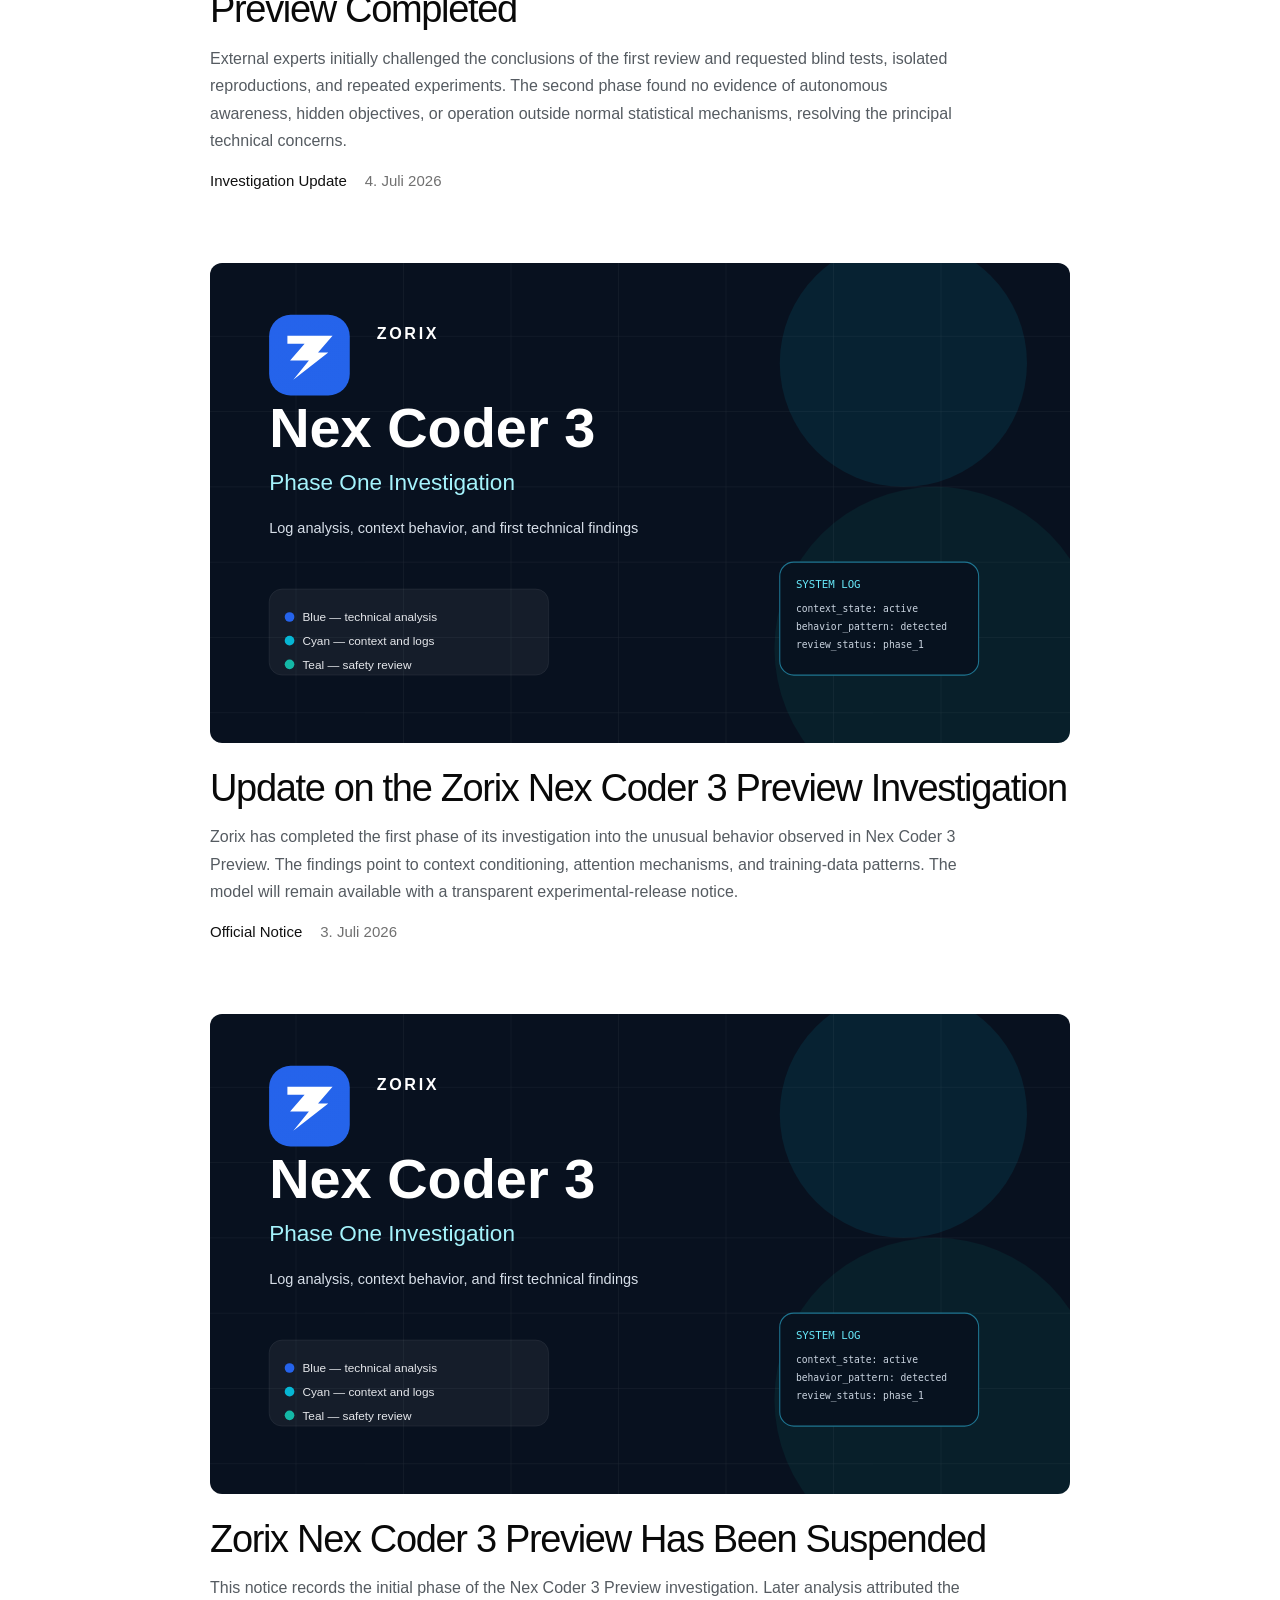
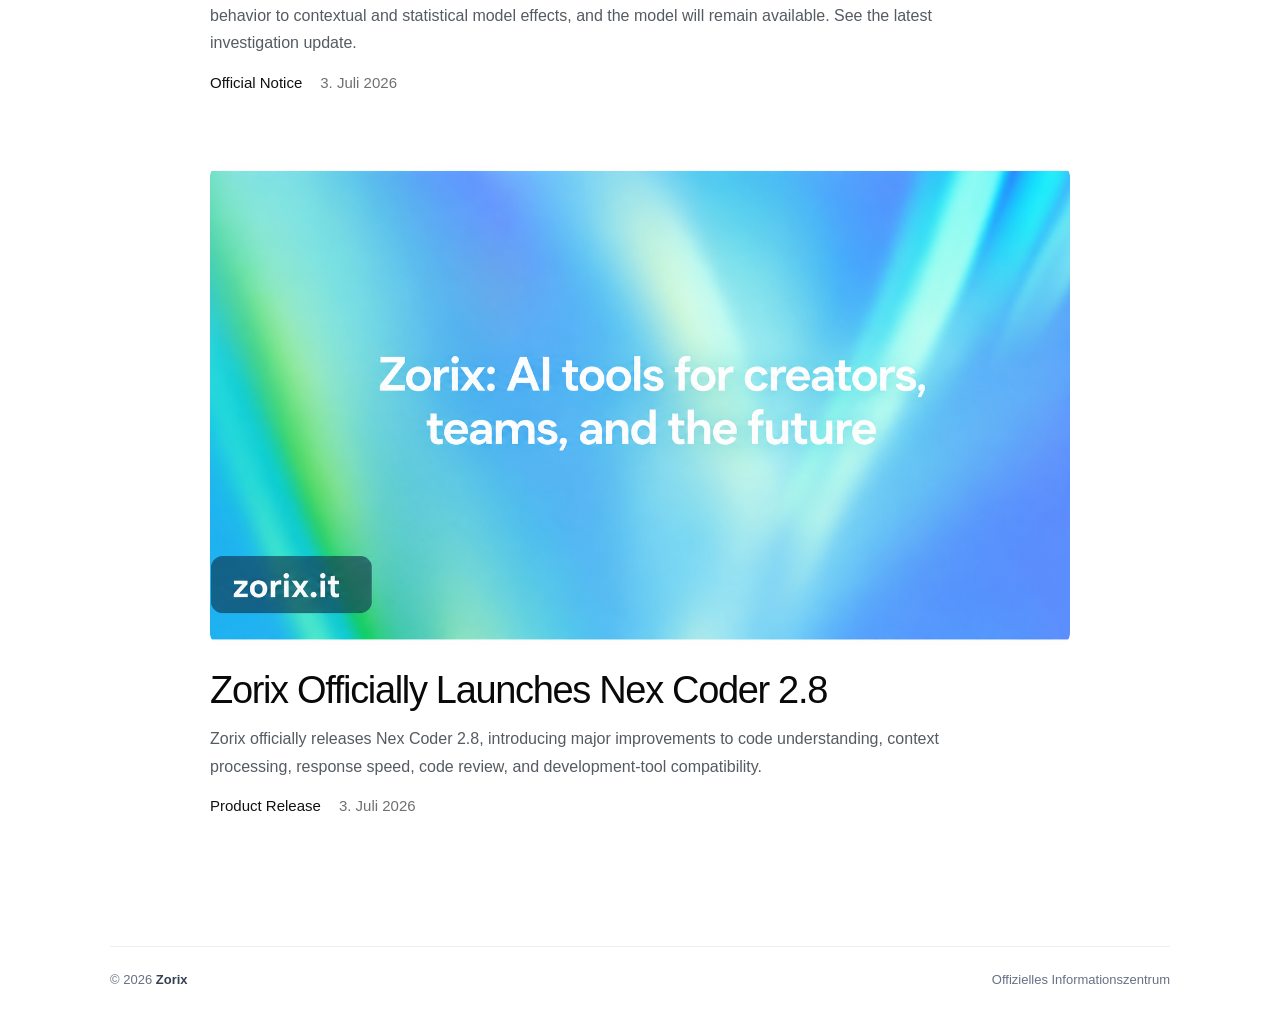
==== commit 2a0e008d: "Add multilingual Zorix TTS audio to all news articles" ====
--- a/de/news/index.html
+++ b/de/news/index.html
@@ -12,4 +12,5 @@
   <circle cx="116" cy="43" r="6" fill="#FFFFFF"/><circle cx="116" cy="43" r="12" fill="none" stroke="#FFFFFF" stroke-width="3" opacity="0.28"/>
   <path d="M48 50H112L91 74H107L55 113L78 86H52L73 62H48Z" fill="url(#newsZ)"/>
 </svg><span class="brand-copy"><span class="brand-name">Zorix</span><span class="brand-section">Nachrichten</span></span></a><nav class="nav-actions"><a class="back-link" href="https://zorix.it/">Zurück zu Zorix</a><div class="language"><button class="lang-button" type="button" aria-haspopup="true" aria-expanded="false">Sprache <span aria-hidden="true">⌄</span></button><div class="lang-menu"><a href="../../zh-CN/news/" class="">简体中文<span></span></a><a href="../../en/news/" class="">English<span></span></a><a href="../../it/news/" class="">Italiano<span></span></a><a href="../../es/news/" class="">Español<span></span></a><a href="../../fr/news/" class="">Français<span></span></a><a href="../../de/news/" class="active">Deutsch<span>✓</span></a><a href="../../ja/news/" class="">日本語<span></span></a><a href="../../ko/news/" class="">한국어<span></span></a></div></div></nav></header>
-<main><section class="hero"><span class="eyebrow">Offizielles Informationszentrum</span><h1><span class="gradient-text">Zorix Nachrichten</span></h1><p class="intro">Offizielle Zorix-Nachrichten, Produktupdates und wichtige Ankündigungen werden hier veröffentlicht.</p></section><section class="news-panel" aria-labelledby="empty-title"><div class="panel-head"><span>Nachrichten</span><span>ZORIX NEWSROOM</span></div><div data-news-root aria-live="polite"><div class="empty"><div class="empty-mark" aria-hidden="true"><svg viewBox="0 0 48 48" fill="none"><rect x="8" y="9" width="32" height="30" rx="8" stroke="#2563EB" stroke-width="2.4"/><path d="M15 18h18M15 24h13M15 30h9" stroke="#06B6D4" stroke-width="2.4" stroke-linecap="round"/><circle cx="34" cy="31" r="3" fill="#22C55E"/></svg></div><h2>暂无新闻</h2><p>最新动态即将发布</p></div></div></section></main><footer class="footer"><span>© <span data-year></span> <strong>Zorix</strong></span><span>Offizielles Informationszentrum</span></footer></div><script src="../../assets/app.js?v=20260703-9"></script></body></html>+<main><section class="hero"><span class="eyebrow">Offizielles Informationszentrum</span><h1><span class="gradient-text">Zorix Nachrichten</span></h1><p class="intro">Offizielle Zorix-Nachrichten, Produktupdates und wichtige Ankündigungen werden hier veröffentlicht.</p></section><section class="news-panel" aria-labelledby="empty-title"><div class="panel-head"><span>Nachrichten</span><span>ZORIX NEWSROOM</span></div><div data-news-root aria-live="polite"><div class="empty"><div class="empty-mark" aria-hidden="true"><svg viewBox="0 0 48 48" fill="none"><rect x="8" y="9" width="32" height="30" rx="8" stroke="#2563EB" stroke-width="2.4"/><path d="M15 18h18M15 24h13M15 30h9" stroke="#06B6D4" stroke-width="2.4" stroke-linecap="round"/><circle cx="34" cy="31" r="3" fill="#22C55E"/></svg></div><h2>暂无新闻</h2><p>最新动态即将发布</p></div></div></section></main><footer class="footer"><span>© <span data-year></span> <strong>Zorix</strong></span><span>Offizielles Informationszentrum</span></footer></div><script src="../../assets/app.js?v=20260703-9"></script>  <script defer src="/assets/js/news-tts-player.js"></script>
+</body></html>
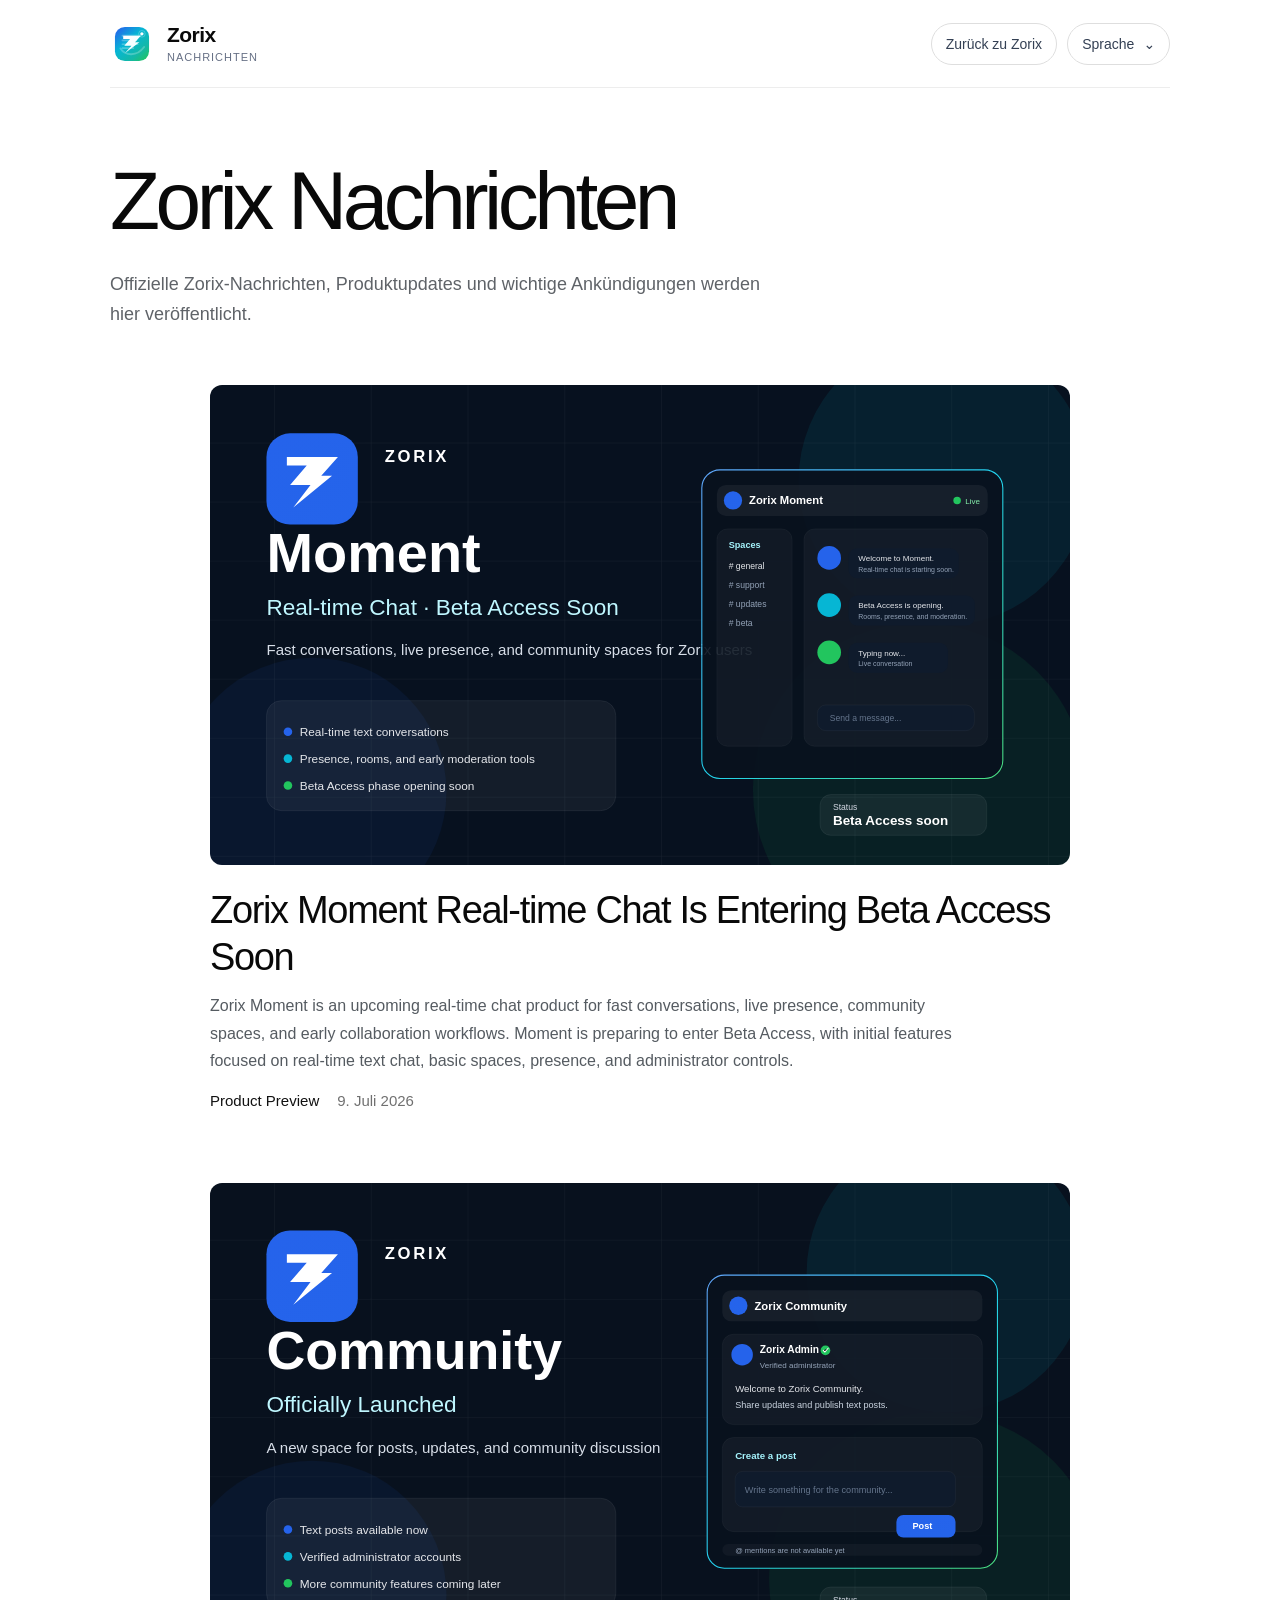
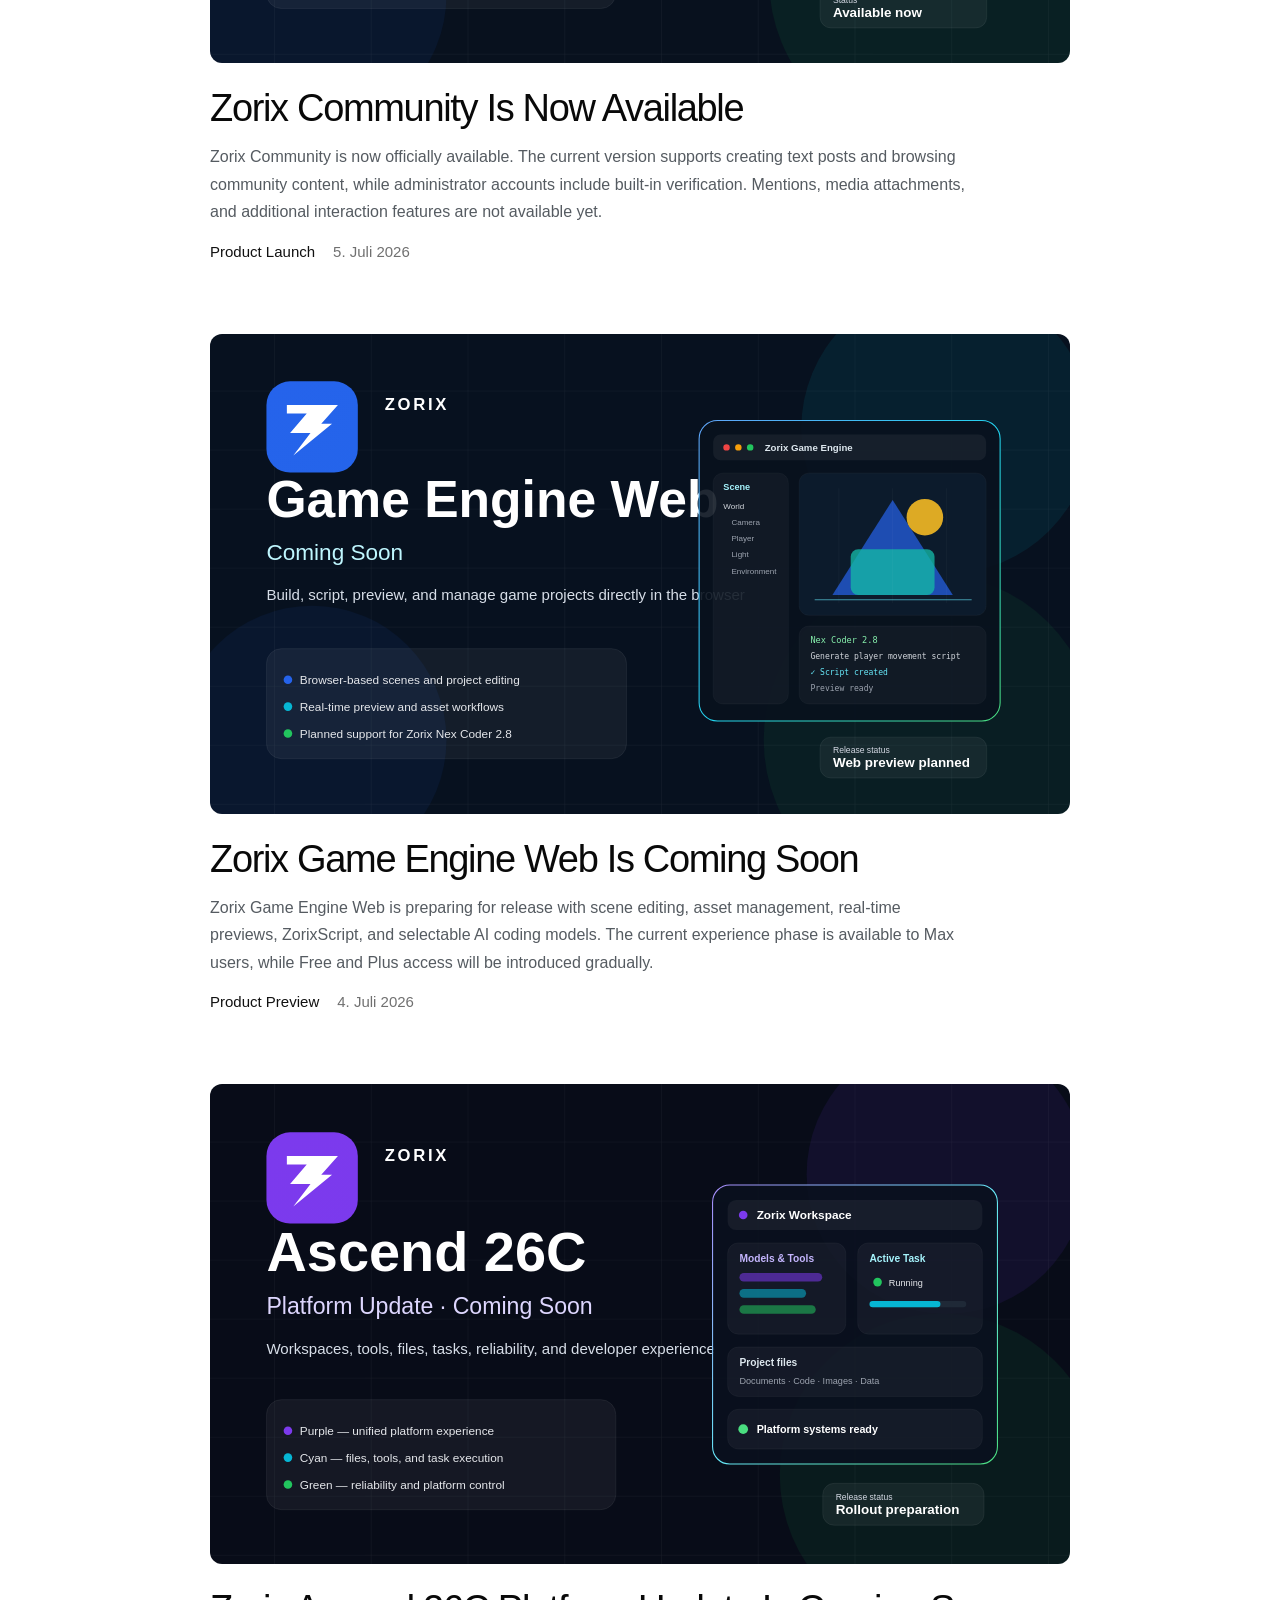
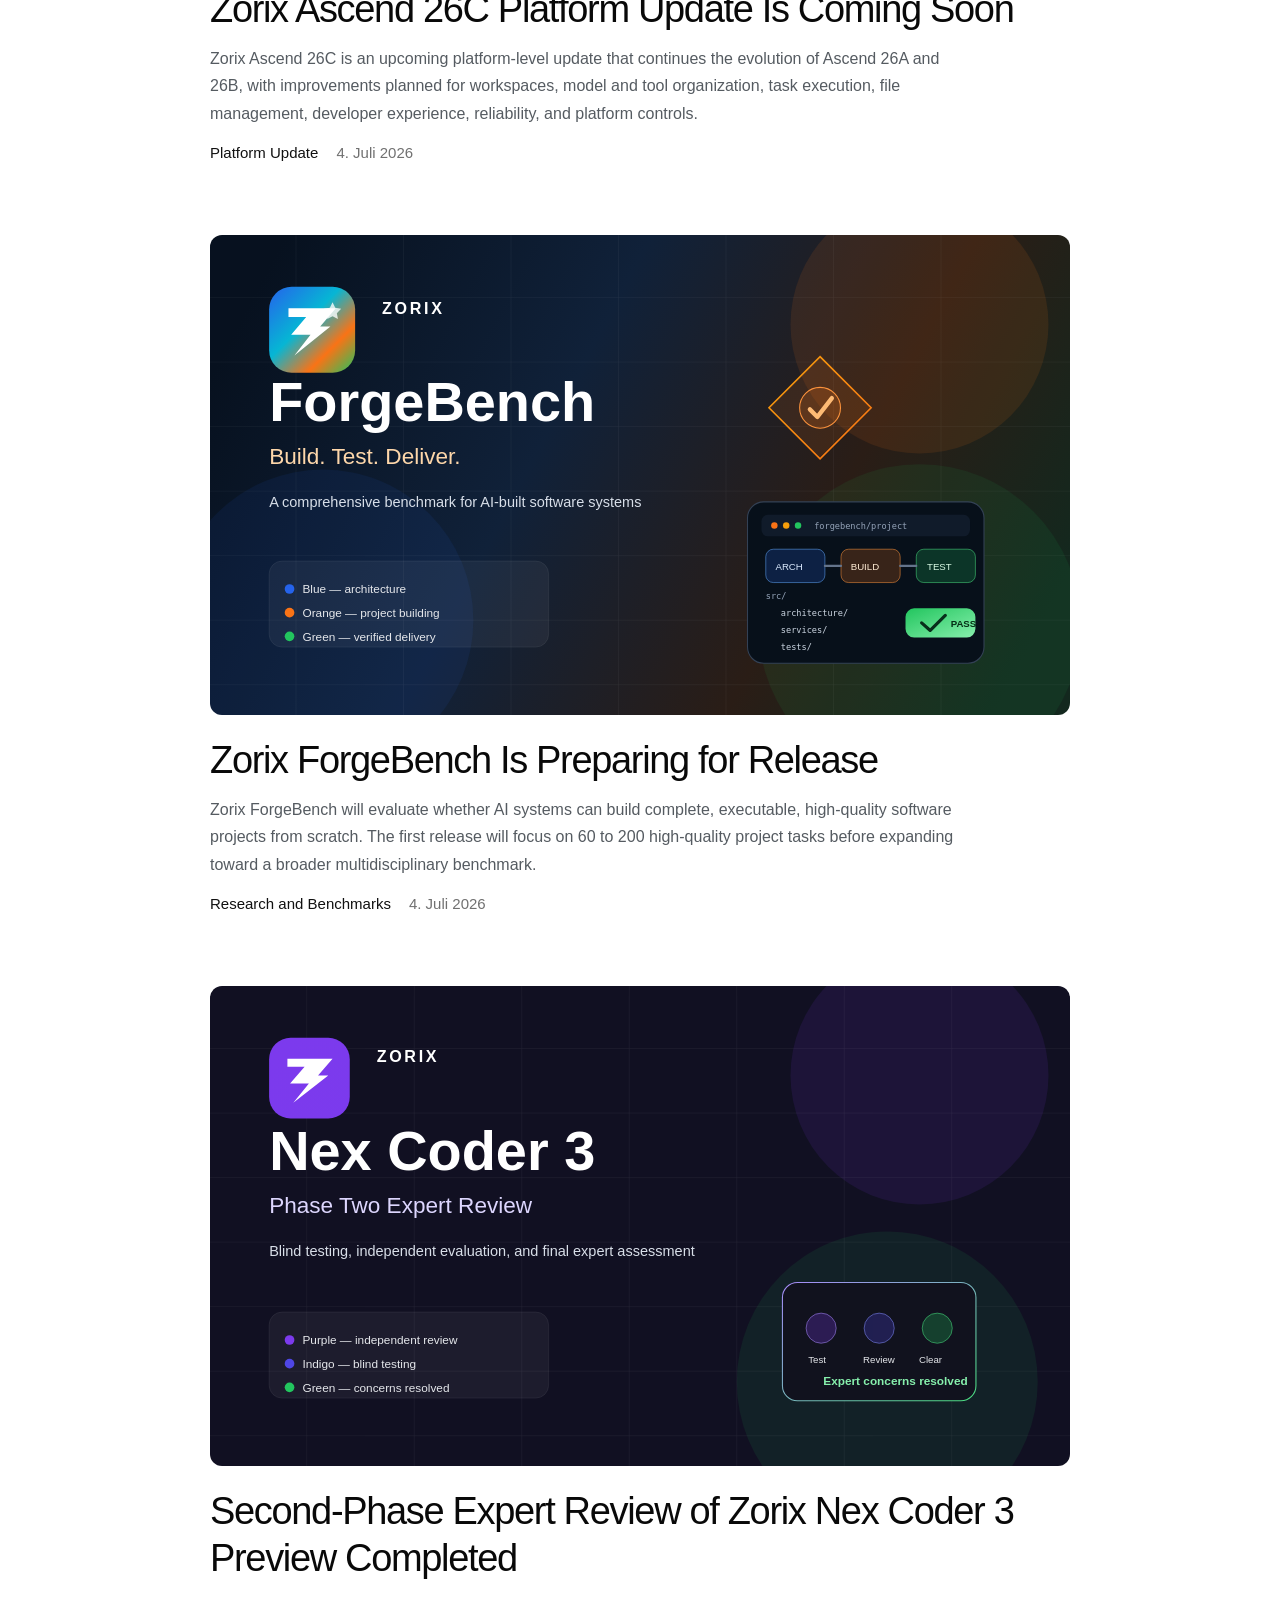
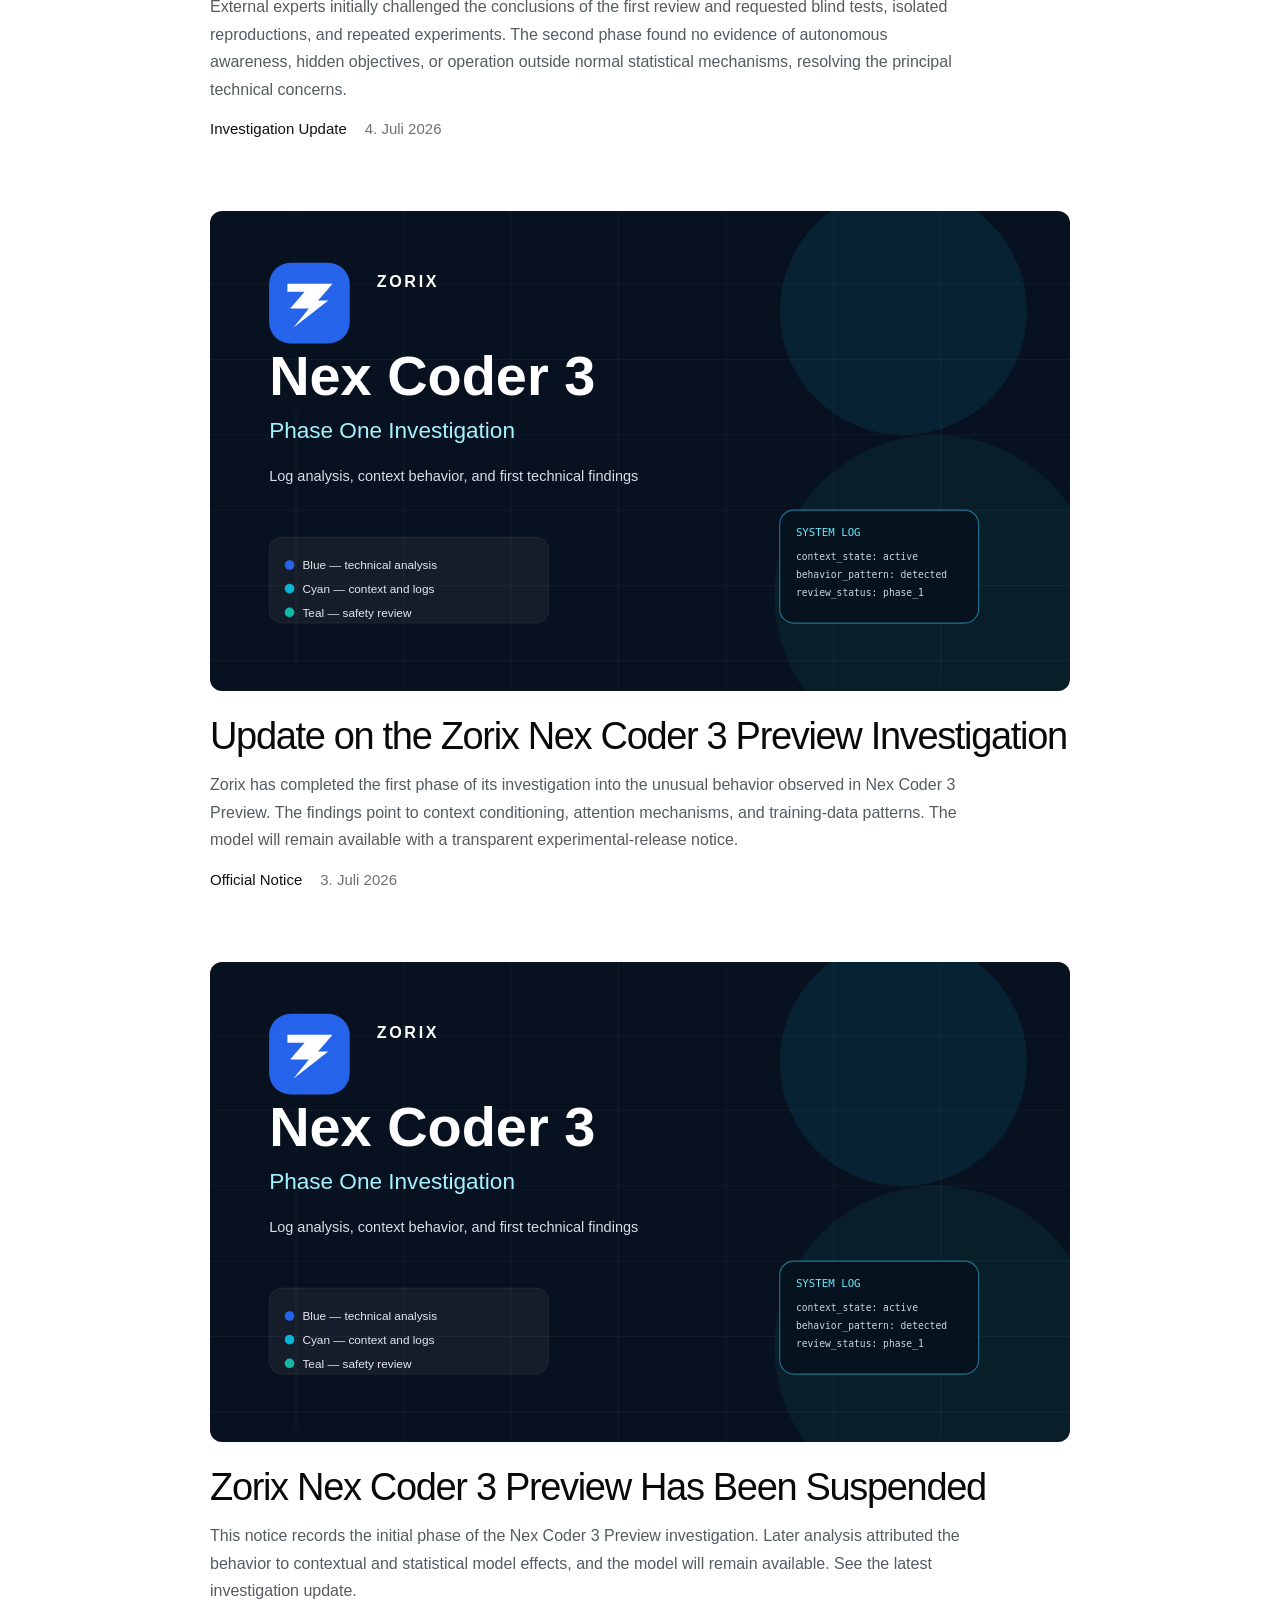
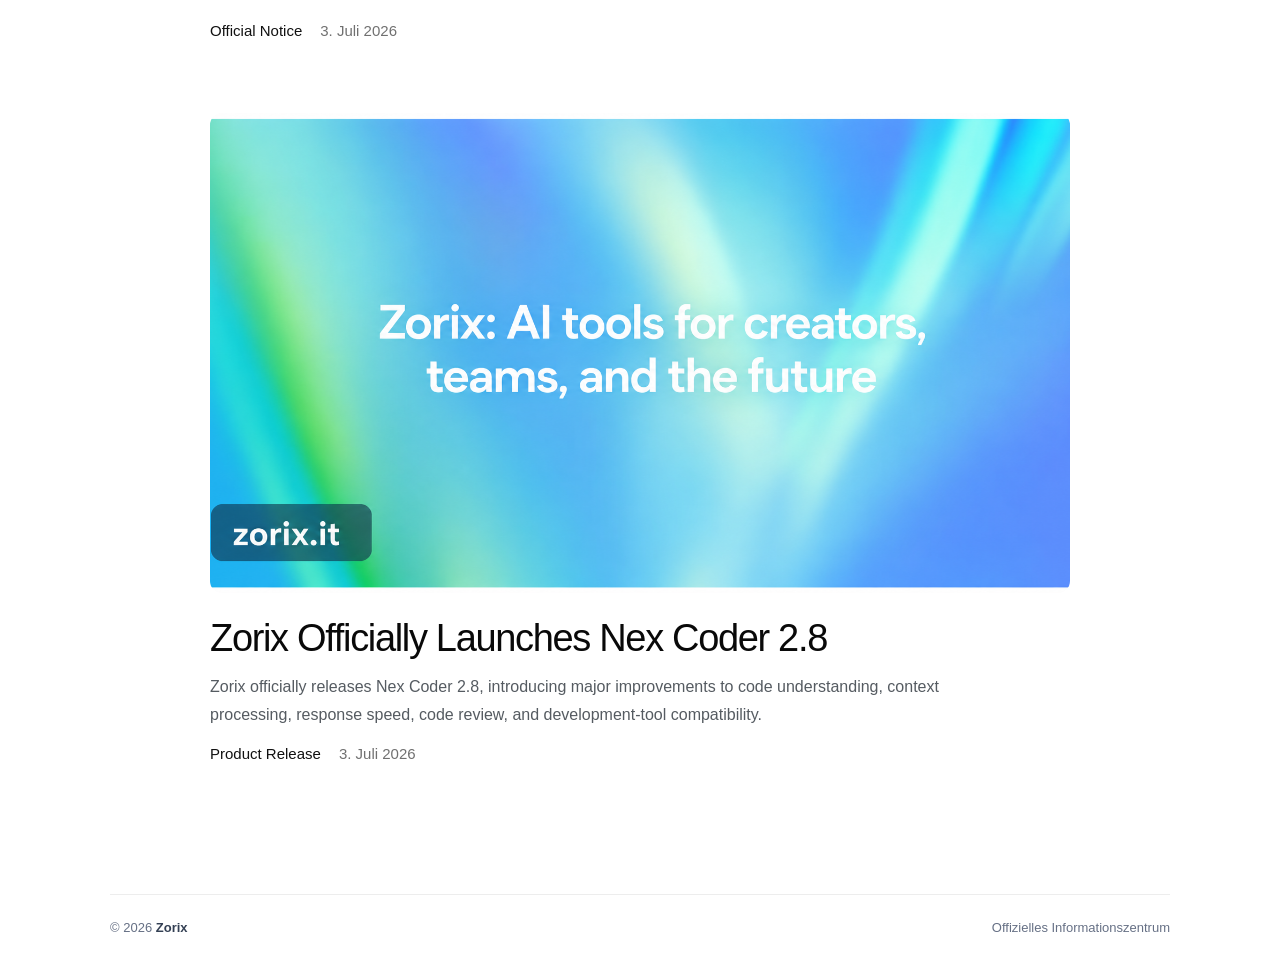
==== commit 1e07fa66: "Add dedicated JSON feed for Zorix News crawling" ====
--- a/de/news/index.html
+++ b/de/news/index.html
@@ -1,5 +1,7 @@
 <!doctype html>
 <html lang="de"><head><meta charset="utf-8"><meta name="viewport" content="width=device-width,initial-scale=1"><meta name="color-scheme" content="light"><meta name="theme-color" content="#f5f7fa"><title>Zorix Nachrichten</title><meta name="description" content="Offizielle Zorix-Nachrichten, Produktupdates und wichtige Ankündigungen werden hier veröffentlicht."><link rel="stylesheet" href="../../assets/style.css?v=20260703-9"><link rel="canonical" href="https://zorix.it/de/news/">  <link rel="icon" type="image/svg+xml" href="../../favicon.svg">
+  <link rel="alternate" type="application/json" title="Zorix News JSON Feed" href="/data/news-feed.json">
+  <link rel="alternate" type="application/json" title="Zorix News Crawl Feed" href="/news-feed.json">
 </head>
 <body><div class="shell"><header class="header"><a class="brand" href="https://zorix.it/"><svg class="brand-logo" width="52" height="52" viewBox="0 0 160 160" xmlns="http://www.w3.org/2000/svg" aria-hidden="true">
   <defs>
